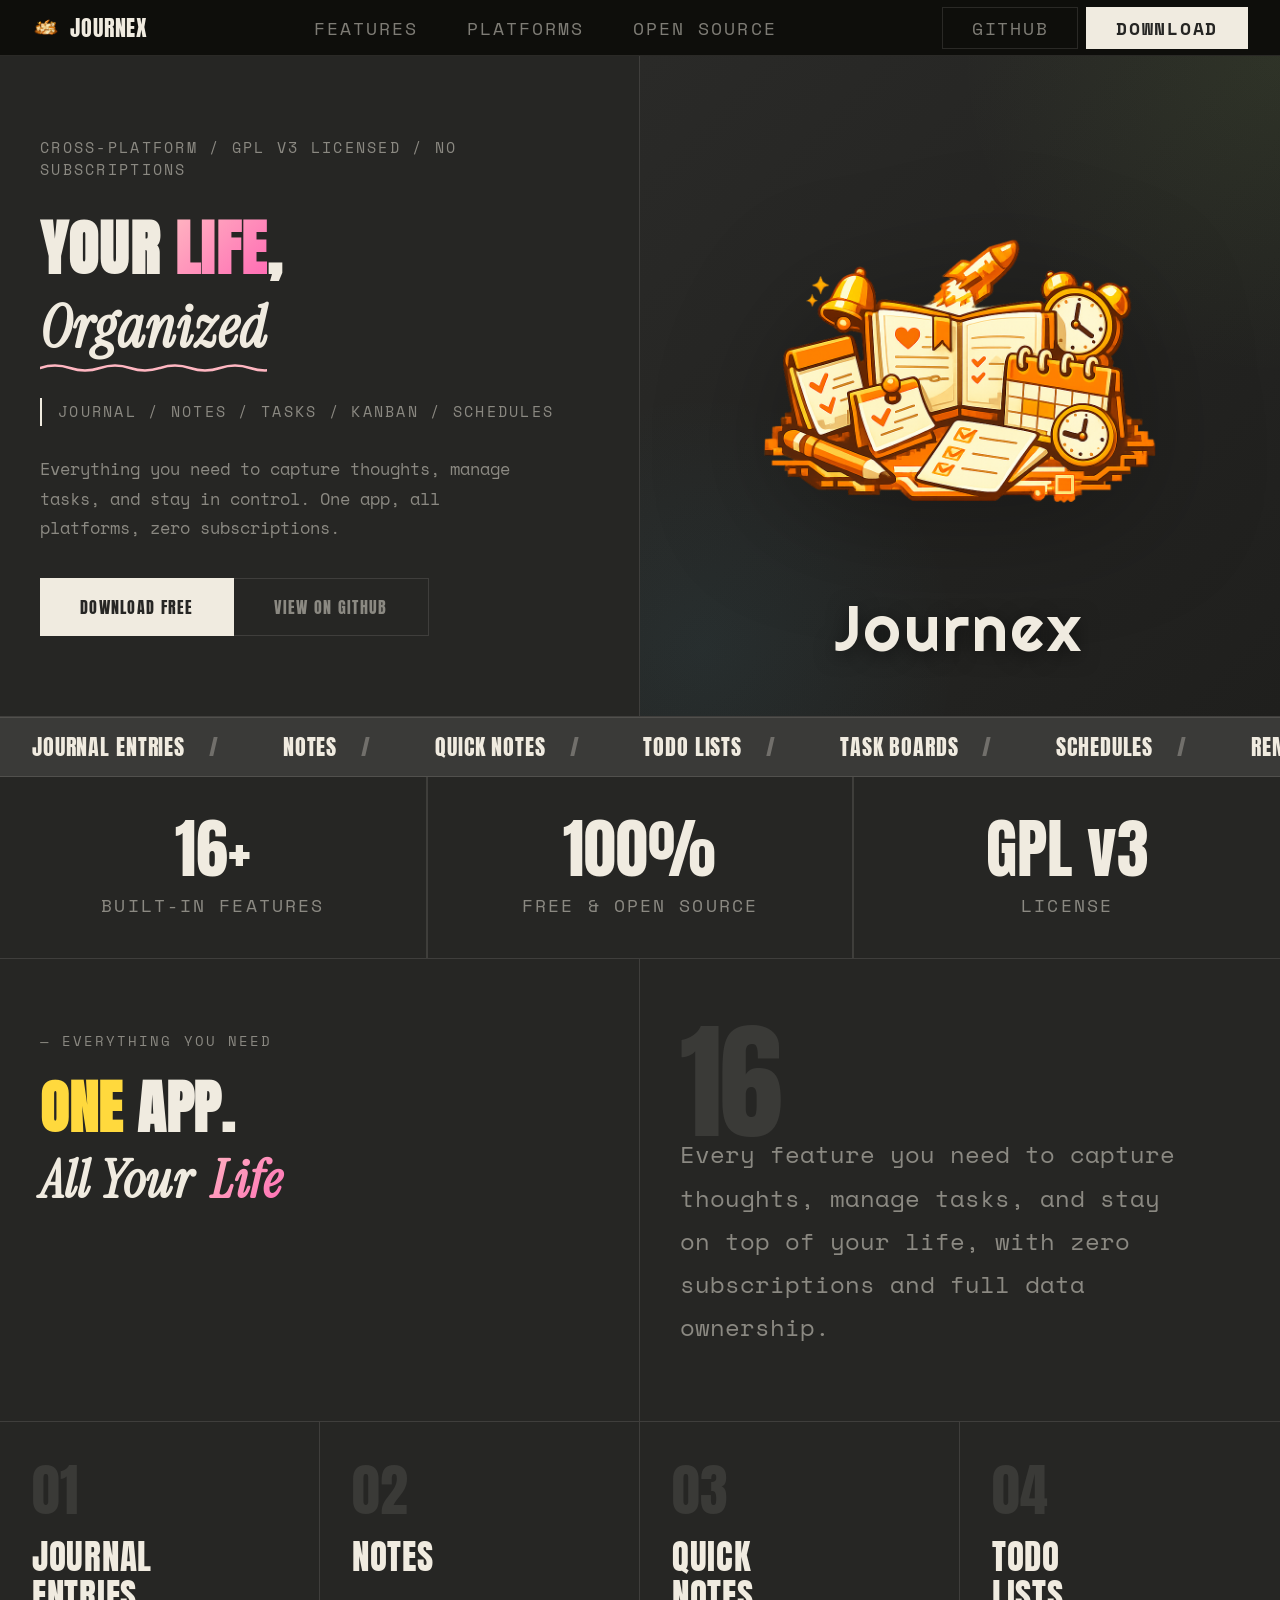
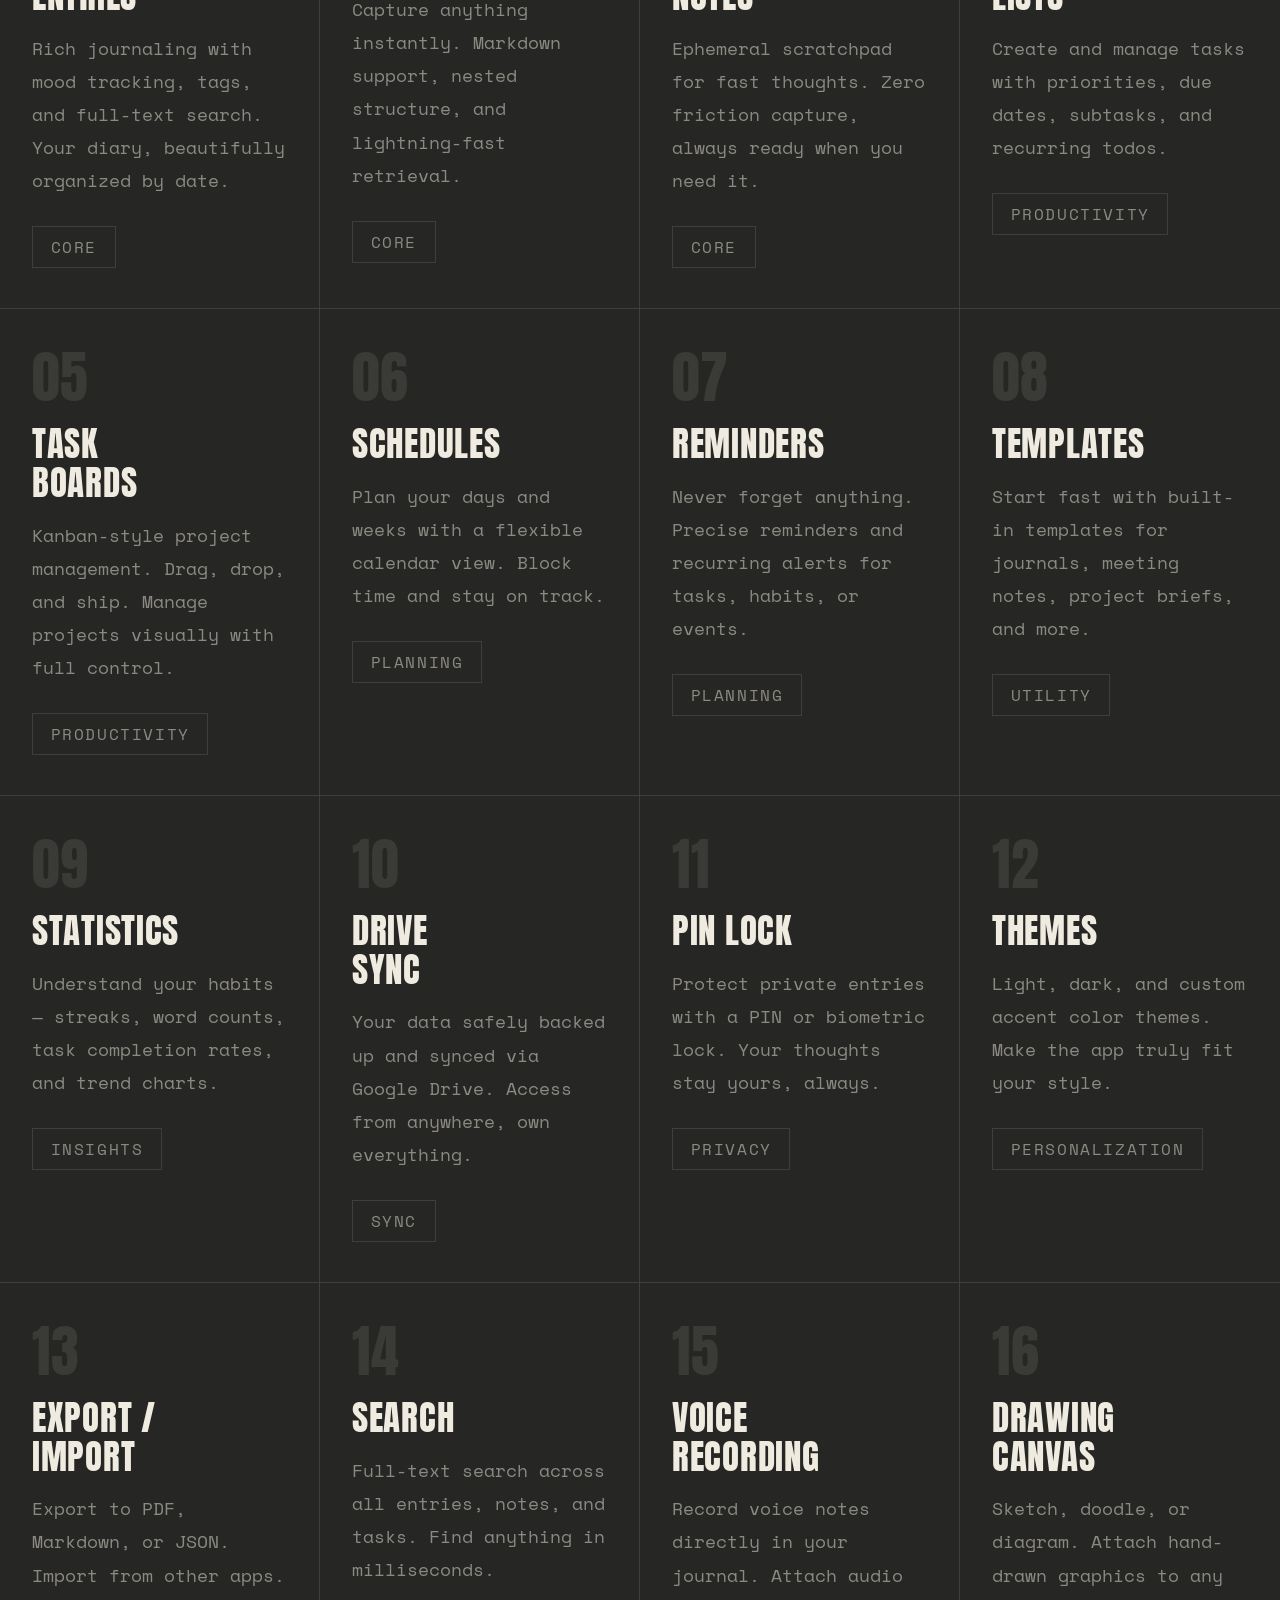
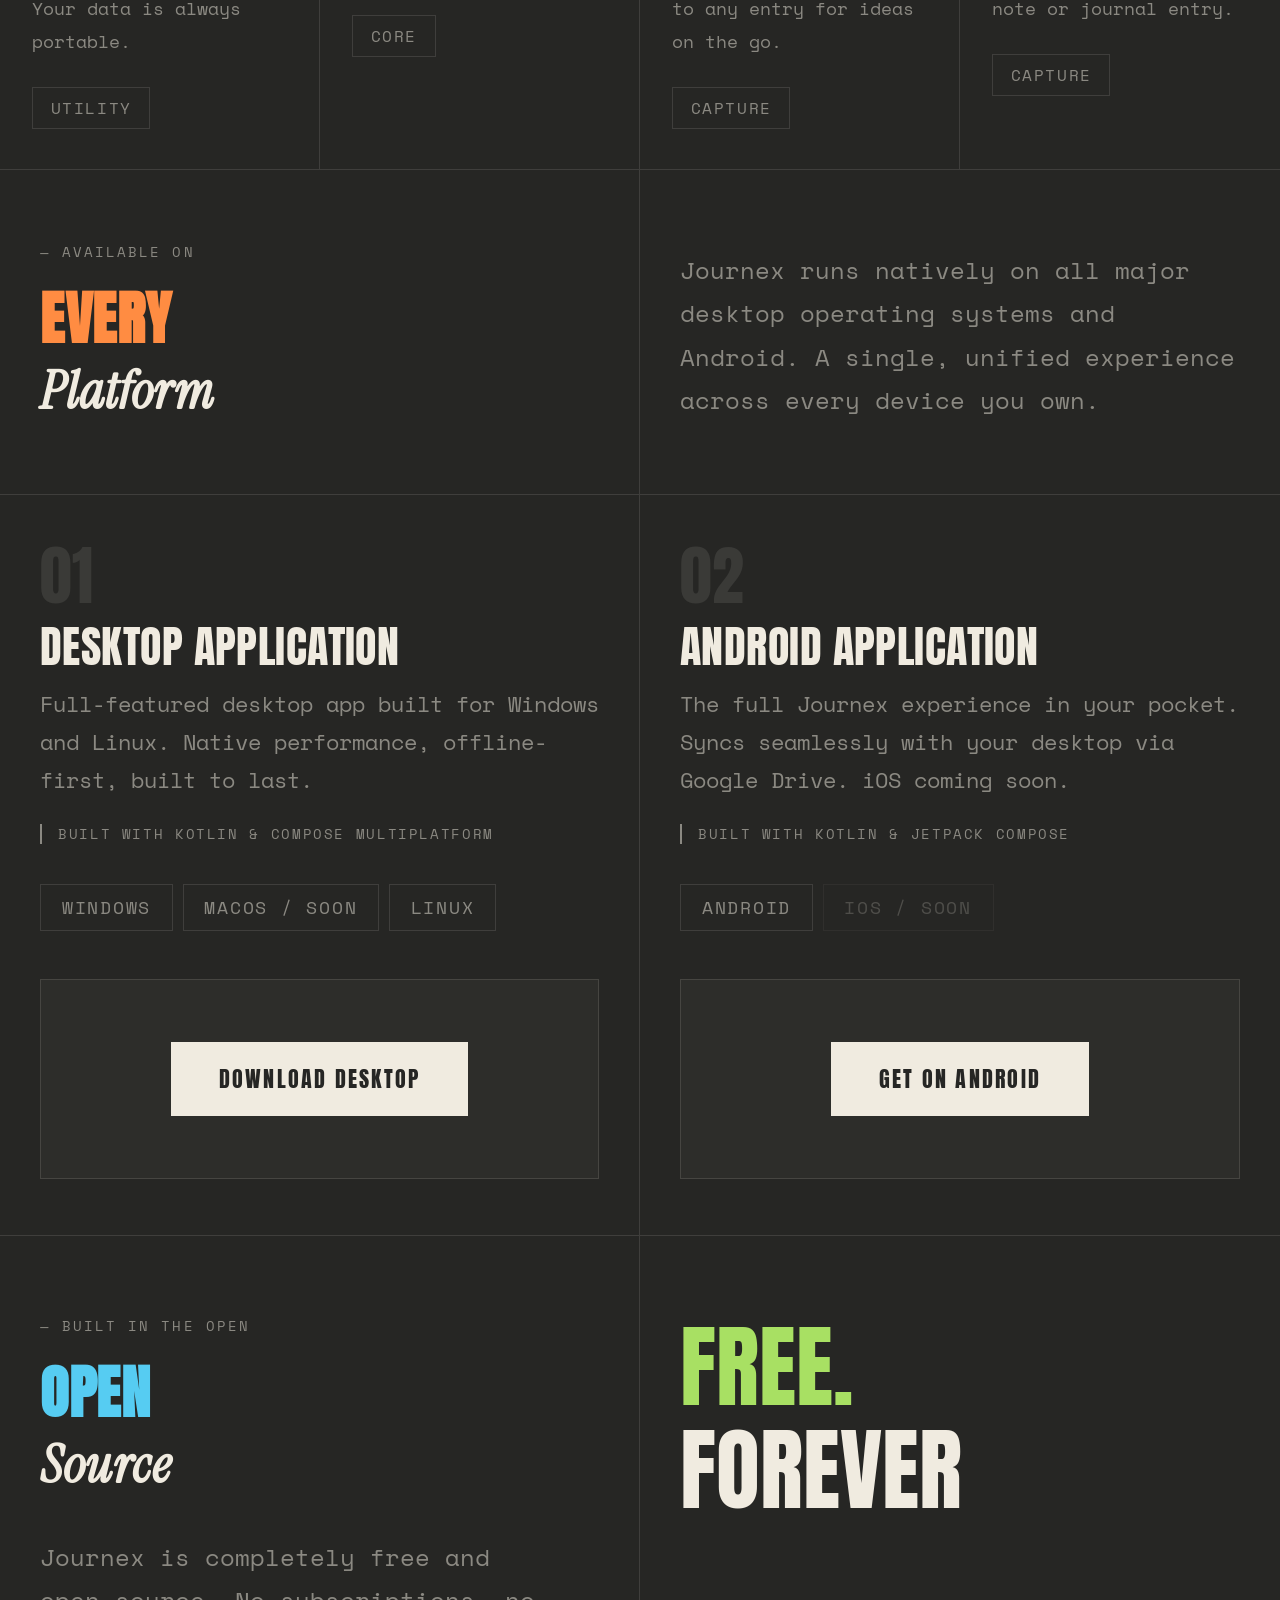
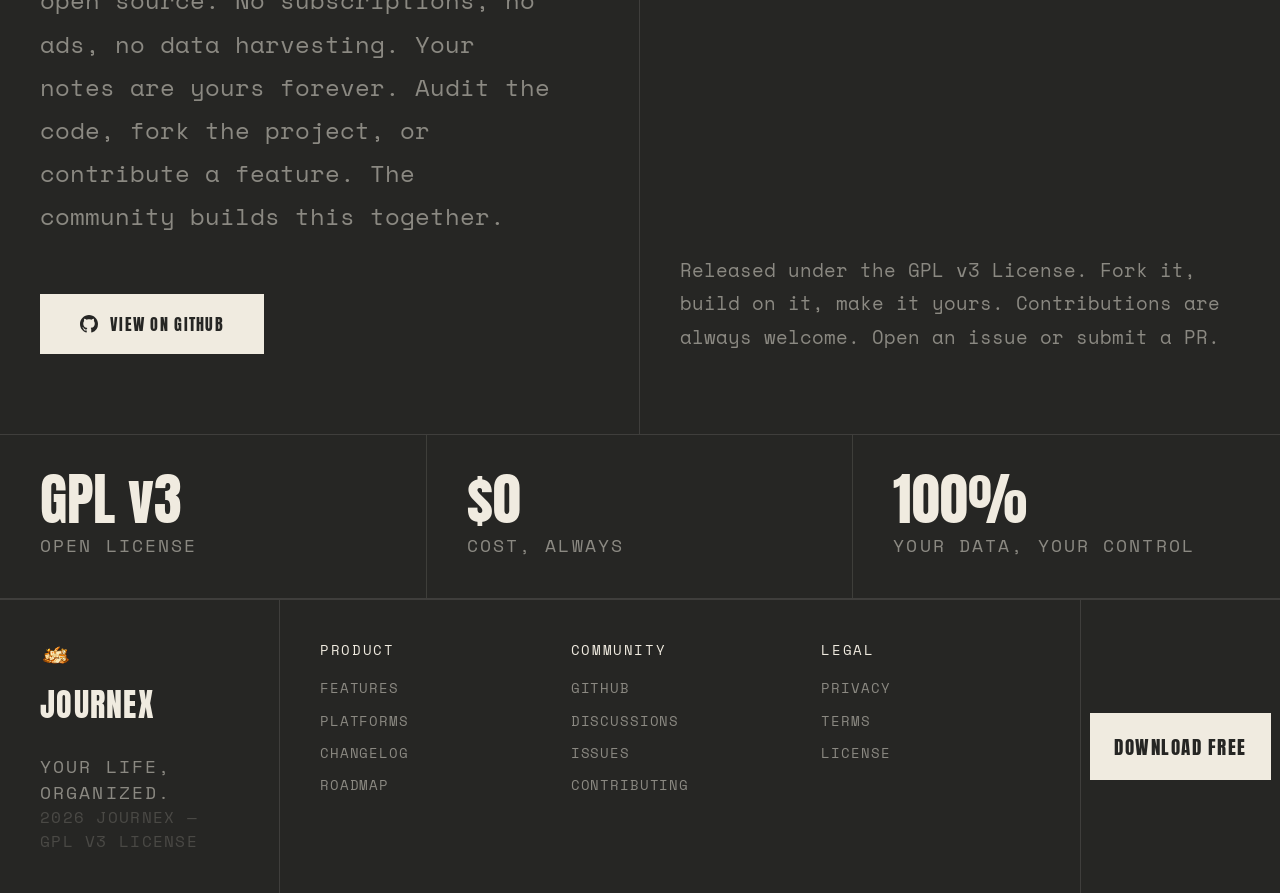
==== docs/index.html @ b96024a5 "Setup website for GitHub Pages" ====
<!DOCTYPE html>
<html lang="en">
<head>
  <meta charset="UTF-8">
  <meta name="viewport" content="width=device-width, initial-scale=1.0">
  <title>Journex — Your Life, Organized</title>
  <link rel="preconnect" href="https://fonts.googleapis.com">
  <link rel="preconnect" href="https://fonts.gstatic.com" crossorigin>
  <link href="https://fonts.googleapis.com/css2?family=Anton&family=Instrument+Serif:ital@0;1&family=Space+Mono:wght@400;700&family=Righteous&display=swap" rel="stylesheet">

  <style>
    :root {
      --bg: #262624;
      --fg: #F0EBE0;
      --fg-dim: rgba(240,235,224,0.5);
      --fg-faint: rgba(240,235,224,0.1);
      --accent: #E8E8E8;
      --accent-dim: rgba(232,232,232,0.1);
      --border: 1px solid rgba(240,235,224,0.12);
      --border-accent: 1px solid rgba(232,232,232,0.35);
      --font-display: 'Anton', sans-serif;
      --font-serif: 'Instrument Serif', serif;
      --font-mono: 'Space Mono', monospace;
      --orange: #FF8C42;
      --lime: #A8E063;
      --sky: #56CCF2;
      --red: #FF6B6B;
      --yellow: #FFD93D;
      --pink: #FFB6C1;
    }

    *, *::before, *::after { box-sizing: border-box; margin: 0; padding: 0; }
    html { scroll-behavior: smooth; }

    body {
      background: var(--bg);
      color: var(--fg);
      font-family: var(--font-mono);
      -webkit-font-smoothing: antialiased;
      overflow-x: hidden;
    }

    ::selection { background: var(--accent); color: var(--bg); }
    a { text-decoration: none; color: inherit; }

    /* NAV */
    nav {
      position: fixed;
      top: 0; left: 0; right: 0;
      z-index: 200;
      display: grid;
      grid-template-columns: auto 1fr auto;
      align-items: center;
      padding: 0 2rem;
      height: 56px;
      border-bottom: var(--border);
      background: rgba(12,12,10,0.92);
      backdrop-filter: blur(20px);
    }

    .nav-logo {
      display: flex;
      align-items: center;
      gap: 10px;
    }

    .nav-logo img {
      width: 28px; height: 28px;
      object-fit: contain;
    }

    .nav-logo-name {
      font-family: var(--font-display);
      font-size: 1.4rem;
      text-transform: uppercase;
      letter-spacing: 0.04em;
    }

    .nav-center {
      display: flex;
      justify-content: center;
      gap: 3rem;
    }

    .nav-center a {
      font-size: 1.1rem;
      text-transform: uppercase;
      letter-spacing: 0.12em;
      color: var(--fg-dim);
      transition: color 0.15s;
    }

    .nav-center a:hover { color: var(--fg); }

    .nav-right {
      display: flex;
      gap: 0.5rem;
    }

    .nav-btn {
      font-family: var(--font-mono);
      font-size: 1.1rem;
      text-transform: uppercase;
      letter-spacing: 0.1em;
      color: var(--fg-dim);
      padding: 0 1.8rem;
      height: 42px;
      display: inline-flex;
      align-items: center;
      border: var(--border);
      cursor: pointer;
      background: transparent;
      transition: all 0.15s;
    }

    .nav-btn:hover { color: var(--fg); }

    .nav-btn-primary {
      background: var(--fg);
      color: var(--bg);
      border-color: var(--fg);
      font-weight: 700;
    }

    .nav-btn-primary:hover { background: var(--accent); color: var(--bg); }

    .hamburger {
      display: none;
      flex-direction: column;
      gap: 5px;
      cursor: pointer;
      background: none;
      border: none;
      padding: 4px;
    }

    .hamburger span {
      display: block;
      width: 22px; height: 1px;
      background: var(--fg);
    }

    /* HERO */
    .hero {
      min-height: 100vh;
      padding-top: 56px;
      display: flex;
      flex-direction: column;
    }

    .hero-split {
      display: grid;
      grid-template-columns: 1fr 1fr;
      border-bottom: var(--border);
      flex: 1;
    }

    .hero-left {
      padding: 5rem 3rem 5rem 2.5rem;
      border-right: var(--border);
      display: flex;
      flex-direction: column;
      justify-content: center;
    }

    .hero-eyebrow {
      font-size: 0.95rem;
      text-transform: uppercase;
      letter-spacing: 0.15em;
      color: var(--fg-dim);
      margin-bottom: 2rem;
      display: flex;
      align-items: center;
      gap: 0.8rem;
    }

    .hero-h1 {
      font-family: var(--font-display);
      font-size: clamp(2.8rem, 5vw, 3.8rem);
      line-height: 1.2;
      text-transform: uppercase;
      letter-spacing: 0.02em;
      margin-bottom: 1.5rem;
    }

    .hero-h1 em {
      font-family: var(--font-serif);
      font-style: italic;
      text-transform: none;
      color: var(--fg);
      font-size: 0.95em;
      position: relative;
      display: inline-block;
      padding-bottom: 12px;
    }

    .hero-h1 em::after {
      content: '';
      position: absolute;
      left: 0;
      bottom: 0;
      width: 100%;
      height: 12px;
      background-image: url("data:image/svg+xml,%3Csvg width='120' height='12' xmlns='http://www.w3.org/2000/svg'%3E%3Cpath d='M 0 6 Q 15 1, 30 6 Q 45 11, 60 6 Q 75 1, 90 6 Q 105 11, 120 6' stroke='%23FFB6C1' stroke-width='2.5' fill='none' stroke-linecap='round' stroke-linejoin='round' shape-rendering='geometricPrecision'/%3E%3C/svg%3E");
      background-repeat: repeat-x;
      background-size: 120px 12px;
      animation: wave-underline 6s linear infinite;
    }

    @keyframes wave-underline {
      0% { background-position: 0 0; }
      100% { background-position: 120px 0; }
    }

    .hero-h1 .word-yellow {
      color: var(--yellow);
      display: inline-block;
    }

    .hero-h1 .word-pink {
      background: linear-gradient(135deg, var(--pink) 0%, #FF69B4 100%);
      -webkit-background-clip: text;
      -webkit-text-fill-color: transparent;
      background-clip: text;
      display: inline-block;
    }

    .hero-h1 .animate-float {
      display: inline-block;
    }

    .hero-h1 .slide-word {
      display: inline-block;
    }

    .hero-sub {
      font-size: 0.95rem;
      text-transform: uppercase;
      letter-spacing: 0.15em;
      color: var(--fg-dim);
      padding-left: 1rem;
      border-left: 2px solid var(--fg);
      margin-bottom: 1.8rem;
      line-height: 1.8;
    }

    .hero-desc {
      font-size: 1.05rem;
      line-height: 1.75;
      color: var(--fg-dim);
      max-width: 480px;
      margin-bottom: 2.2rem;
    }

    .hero-btns {
      display: flex;
    }

    .btn-primary {
      font-family: var(--font-display);
      font-size: 1rem;
      letter-spacing: 0.08em;
      text-transform: uppercase;
      background: var(--fg);
      color: var(--bg);
      padding: 1rem 2.5rem;
      border: none;
      cursor: pointer;
      transition: all 0.3s ease;
      display: inline-flex;
      align-items: center;
      position: relative;
      overflow: hidden;
    }

    .btn-primary::before {
      content: '';
      position: absolute;
      top: 50%;
      left: 50%;
      width: 0;
      height: 0;
      border-radius: 50%;
      background: rgba(255, 255, 255, 0.3);
      transform: translate(-50%, -50%);
      transition: width 0.6s, height 0.6s;
    }

    .btn-primary:hover::before {
      width: 300px;
      height: 300px;
    }

    .btn-primary:hover { 
      background: var(--accent);
      transform: translateY(-2px);
      box-shadow: 0 10px 30px rgba(0,0,0,0.3);
    }

    .btn-outline {
      font-family: var(--font-display);
      font-size: 1rem;
      letter-spacing: 0.08em;
      text-transform: uppercase;
      background: transparent;
      color: var(--fg-dim);
      padding: 1rem 2.5rem;
      border: var(--border);
      border-left: none;
      cursor: pointer;
      transition: all 0.3s ease;
      display: inline-flex;
      align-items: center;
    }

    .btn-outline:hover { 
      color: var(--fg); 
      border-color: var(--fg-dim);
      transform: translateY(-2px);
    }

    .hero-stats {
      display: grid;
      grid-template-columns: repeat(3, 1fr);
      margin-top: 4rem;
      padding-top: 2rem;
      border-top: var(--border);
    }

    .hero-stats-bar {
      display: grid;
      grid-template-columns: repeat(3, 1fr);
      border-bottom: var(--border);
    }

    .h-stat { padding-right: 1.5rem; }
    .h-stat + .h-stat { padding-left: 1.5rem; border-left: var(--border); }

    .hero-stats-bar .h-stat {
      padding: 2.5rem;
      text-align: center;
      border-right: var(--border);
    }

    .hero-stats-bar .h-stat:last-child {
      border-right: none;
    }

    .h-stat-num {
      font-family: var(--font-display);
      font-size: 4rem;
      line-height: 1;
      margin-bottom: 0.7rem;
    }

    .h-stat-lbl {
      font-size: 1.1rem;
      text-transform: uppercase;
      letter-spacing: 0.12em;
      color: var(--fg-dim);
    }

    /* HERO RIGHT */
    .hero-right {
      background: linear-gradient(135deg, #2a2a28 0%, #1f1f1d 100%);
      position: relative;
      display: flex;
      align-items: center;
      justify-content: center;
      padding: 4rem 3rem;
      overflow: hidden;
    }

    .hero-right::before {
      content: '';
      position: absolute;
      top: -50%;
      right: -50%;
      width: 100%;
      height: 100%;
      background: radial-gradient(circle, rgba(168, 224, 99, 0.08) 0%, transparent 70%);
      animation: pulse-bg 8s ease-in-out infinite;
    }

    @keyframes pulse-bg {
      0%, 100% { 
        transform: scale(1) translate(0, 0);
        opacity: 0.5;
      }
      50% { 
        transform: scale(1.2) translate(-10%, 10%);
        opacity: 0.8;
      }
    }

    .hero-right::after {
      content: '';
      position: absolute;
      bottom: -30%;
      left: -30%;
      width: 80%;
      height: 80%;
      background: radial-gradient(circle, rgba(86, 204, 242, 0.06) 0%, transparent 70%);
      animation: pulse-bg-alt 10s ease-in-out infinite;
    }

    @keyframes pulse-bg-alt {
      0%, 100% { 
        transform: scale(1) translate(0, 0);
        opacity: 0.4;
      }
      50% { 
        transform: scale(1.3) translate(10%, -10%);
        opacity: 0.7;
      }
    }

    .hero-logo {
      position: relative;
      z-index: 2;
      max-width: 90%;
      height: auto;
      filter: drop-shadow(0 20px 60px rgba(0,0,0,0.3));
      animation: float-logo 6s ease-in-out infinite;
    }

    @keyframes float-logo {
      0%, 100% { 
        transform: translateY(0) scale(1);
      }
      50% { 
        transform: translateY(-20px) scale(1.02);
      }
    }

    .hero-app-name {
      position: absolute;
      bottom: 3rem;
      left: 50%;
      transform: translateX(-50%);
      font-family: 'Righteous', sans-serif;
      font-size: clamp(2.5rem, 5vw, 4rem);
      color: var(--fg);
      text-shadow: 0 4px 20px rgba(0,0,0,0.5);
      letter-spacing: 0.05em;
      z-index: 3;
    }

    /* DOWNLOAD MODAL */
    .download-modal {
      display: none;
      position: fixed;
      inset: 0;
      z-index: 300;
      background: rgba(0, 0, 0, 0.85);
      backdrop-filter: blur(10px);
      align-items: center;
      justify-content: center;
      padding: 2rem;
    }

    .download-modal.active {
      display: flex;
    }

    .modal-content {
      background: var(--bg);
      border: var(--border);
      max-width: 600px;
      width: 100%;
      position: relative;
    }

    .modal-header {
      padding: 2rem;
      border-bottom: var(--border);
      display: flex;
      justify-content: space-between;
      align-items: center;
    }

    .modal-title {
      font-family: var(--font-display);
      font-size: 2rem;
      text-transform: uppercase;
      letter-spacing: 0.04em;
    }

    .modal-close {
      background: none;
      border: none;
      color: var(--fg);
      font-size: 2rem;
      cursor: pointer;
      padding: 0;
      width: 32px;
      height: 32px;
      display: flex;
      align-items: center;
      justify-content: center;
      transition: color 0.15s;
    }

    .modal-close:hover {
      color: var(--fg-dim);
    }

    .modal-body {
      padding: 2rem;
    }

    .download-option {
      padding: 1.5rem;
      border: var(--border);
      margin-bottom: 1rem;
      cursor: pointer;
      transition: all 0.15s;
      display: flex;
      justify-content: space-between;
      align-items: center;
    }

    .download-option:hover {
      background: rgba(240,235,224,0.03);
      border-color: var(--fg-dim);
    }

    .download-option.disabled {
      opacity: 0.4;
      cursor: not-allowed;
    }

    .download-option.disabled:hover {
      background: transparent;
      border-color: rgba(240,235,224,0.12);
    }

    .download-option-left {
      flex: 1;
    }

    .download-option-title {
      font-family: var(--font-display);
      font-size: 1.4rem;
      text-transform: uppercase;
      letter-spacing: 0.04em;
      margin-bottom: 0.5rem;
    }

    .download-option-desc {
      font-size: 0.9rem;
      color: var(--fg-dim);
      line-height: 1.6;
    }

    .download-option-badge {
      font-size: 0.75rem;
      text-transform: uppercase;
      letter-spacing: 0.1em;
      color: var(--fg-dim);
      border: var(--border);
      padding: 0.3rem 0.8rem;
      margin-left: 1rem;
    }

    .instructions {
      background: rgba(240,235,224,0.03);
      border: var(--border);
      padding: 1.5rem;
      margin-top: 1.5rem;
      font-size: 0.85rem;
      line-height: 1.7;
      color: var(--fg-dim);
    }

    .instructions-title {
      font-family: var(--font-display);
      font-size: 1rem;
      text-transform: uppercase;
      letter-spacing: 0.08em;
      color: var(--fg);
      margin-bottom: 1rem;
    }

    .instructions code {
      background: rgba(0,0,0,0.3);
      padding: 0.2rem 0.5rem;
      font-family: var(--font-mono);
      font-size: 0.8rem;
      color: var(--lime);
      border-radius: 3px;
    }

    .instructions ol {
      margin-left: 1.2rem;
      margin-top: 0.8rem;
    }

    .instructions li {
      margin-bottom: 0.6rem;
    }

    /* APP MOCKUP */
    .app-mock {
      position: relative;
      z-index: 2;
      width: 100%;
      max-width: 400px;
      background: #111110;
      border: var(--border);
      box-shadow: 0 40px 80px rgba(0,0,0,0.7), 0 0 0 1px rgba(245,163,0,0.06);
      animation: float 6s ease-in-out infinite;
    }

    @keyframes float {
      0%, 100% { transform: translateY(0); }
      50% { transform: translateY(-10px); }
    }

    .mock-bar {
      display: flex;
      align-items: center;
      gap: 6px;
      padding: 0.6rem 0.9rem;
      border-bottom: var(--border);
      background: #0D0D0C;
    }

    .md { width: 9px; height: 9px; border-radius: 50%; }
    .md:nth-child(1) { background: #FF5F57; }
    .md:nth-child(2) { background: #FEBC2E; }
    .md:nth-child(3) { background: #28C840; }

    .mock-title {
      font-size: 0.56rem;
      letter-spacing: 0.1em;
      text-transform: uppercase;
      color: var(--fg-dim);
      margin: 0 auto;
    }

    .mock-body {
      display: grid;
      grid-template-columns: 48px 1fr;
    }

    .mock-nav {
      border-right: var(--border);
      background: #0D0D0C;
    }

    .mock-nav-item {
      height: 38px;
      display: flex;
      align-items: center;
      justify-content: center;
      border-bottom: var(--border);
      font-size: 0.5rem;
      text-transform: uppercase;
      letter-spacing: 0.06em;
      color: var(--fg-dim);
      position: relative;
      cursor: pointer;
    }

    .mock-nav-item.active {
      color: var(--amber);
      background: rgba(245,163,0,0.06);
    }

    .mock-nav-item.active::before {
      content: '';
      position: absolute;
      left: 0; top: 50%;
      transform: translateY(-50%);
      width: 2px; height: 14px;
      background: var(--amber);
    }

    .mock-panel { padding: 1rem; }

    .mock-slbl {
      font-size: 0.5rem;
      text-transform: uppercase;
      letter-spacing: 0.12em;
      color: var(--fg-dim);
      margin-bottom: 0.7rem;
    }

    .mock-entry {
      display: flex;
      align-items: flex-start;
      gap: 7px;
      padding: 0.5rem 0;
      border-bottom: var(--border);
    }

    .mock-entry:last-child { border-bottom: none; }

    .mock-dot-sm {
      width: 5px; height: 5px;
      border-radius: 50%;
      margin-top: 4px;
      flex-shrink: 0;
    }

    .mock-et {
      font-size: 0.62rem;
      color: var(--fg);
      line-height: 1.3;
      margin-bottom: 1px;
    }

    .mock-em {
      font-size: 0.48rem;
      color: var(--fg-dim);
      letter-spacing: 0.05em;
    }

    .mock-task {
      display: flex;
      align-items: center;
      gap: 7px;
      padding: 0.38rem 0;
    }

    .mock-cb {
      width: 12px; height: 12px;
      border: 1px solid var(--fg-dim);
      border-radius: 2px;
      flex-shrink: 0;
      display: flex; align-items: center; justify-content: center;
      font-size: 0.44rem;
    }

    .mock-cb.done { border-color: var(--amber); background: var(--amber); color: var(--bg); }

    .mock-tl {
      font-size: 0.6rem;
      color: var(--fg);
    }

    .mock-tl.done { text-decoration: line-through; color: var(--fg-dim); }

    /* TICKER */
    .ticker-bar {
      border-top: var(--border);
      border-bottom: var(--border);
      height: 60px;
      overflow: hidden;
      display: flex;
      align-items: center;
      background: var(--accent-dim);
    }

    .ticker-track {
      display: flex;
      animation: scroll-ticker 30s linear infinite;
      width: max-content;
    }

    .ticker-item {
      font-family: var(--font-display);
      font-size: 1.35rem;
      text-transform: uppercase;
      letter-spacing: 0.04em;
      color: var(--fg);
      padding: 0 2rem;
      white-space: nowrap;
      display: flex;
      align-items: center;
      gap: 1.5rem;
    }

    .tsep { opacity: 0.3; }

    @keyframes scroll-ticker {
      from { transform: translateX(0); }
      to { transform: translateX(-50%); }
    }

    /* SECTION TAGS */
    .sec-tag {
      font-size: 0.85rem;
      text-transform: uppercase;
      letter-spacing: 0.15em;
      color: var(--fg-dim);
      margin-bottom: 1.5rem;
    }

    .sec-h2 {
      font-family: var(--font-display);
      font-size: clamp(2.2rem, 4.5vw, 4.2rem);
      text-transform: uppercase;
      line-height: 1.15;
      letter-spacing: 0.01em;
    }

    .sec-h2 em {
      font-family: var(--font-serif);
      font-style: italic;
      text-transform: none;
      color: var(--fg);
      font-size: 0.92em;
    }

    .sec-h2 .word-lime {
      color: var(--lime);
      display: inline-block;
    }

    .sec-h2 .word-sky {
      color: var(--sky);
      display: inline-block;
    }

    .sec-h2 .word-orange {
      color: var(--orange);
      display: inline-block;
    }

    .sec-h2 .word-yellow {
      color: var(--yellow);
      display: inline-block;
    }

    .sec-h2 .word-pink {
      background: linear-gradient(135deg, var(--pink) 0%, #FF69B4 100%);
      -webkit-background-clip: text;
      -webkit-text-fill-color: transparent;
      background-clip: text;
      display: inline-block;
      padding: 0 0.15em;
      border-radius: 6px;
    }

    /* FEATURES */
    .features { border-bottom: var(--border); }

    .features-header {
      display: grid;
      grid-template-columns: 1fr 1fr;
      border-bottom: var(--border);
    }

    .fh-left {
      padding: 4.5rem 3rem 4.5rem 2.5rem;
      border-right: var(--border);
    }

    .fh-right {
      padding: 4.5rem 2.5rem;
      display: flex;
      flex-direction: column;
      justify-content: space-between;
    }

    .fh-count {
      font-family: var(--font-display);
      font-size: clamp(5rem, 10vw, 10rem);
      line-height: 0.8;
      color: var(--fg-faint);
      letter-spacing: -0.02em;
    }

    .fh-right p {
      font-size: 1.5rem;
      line-height: 1.8;
      color: var(--fg-dim);
      max-width: 500px;
    }

    /* FEATURE GRID */
    .feat-grid {
      display: grid;
      grid-template-columns: repeat(4, 1fr);
    }

    .feat-card {
      padding: 2.5rem 2rem;
      border-right: var(--border);
      border-bottom: var(--border);
      transition: background 0.2s;
      position: relative;
    }

    .feat-card:hover { background: rgba(240,235,224,0.03); }
    .feat-card:nth-child(4n) { border-right: none; }
    .feat-card:nth-last-child(-n+4) { border-bottom: none; }

    .feat-num {
      font-family: var(--font-display);
      font-size: 3.5rem;
      line-height: 1;
      color: var(--fg-faint);
      margin-bottom: 1.25rem;
      display: block;
    }

    .feat-name {
      font-family: var(--font-display);
      font-size: 2.2rem;
      text-transform: uppercase;
      letter-spacing: 0.02em;
      color: var(--fg);
      margin-bottom: 1rem;
      line-height: 1.1;
    }

    .feat-desc {
      font-size: 1.15rem;
      line-height: 1.8;
      color: var(--fg-dim);
      margin-bottom: 1.8rem;
    }

    .feat-tag {
      font-size: 1rem;
      text-transform: uppercase;
      letter-spacing: 0.1em;
      color: var(--fg-dim);
      border: var(--border);
      padding: 0.5rem 1.1rem;
      display: inline-block;
    }

    /* PLATFORMS */
    .platforms { border-bottom: var(--border); }

    .platforms-header {
      display: grid;
      grid-template-columns: 1fr 1fr;
      border-bottom: var(--border);
      align-items: end;
    }

    .ph-left {
      padding: 4.5rem 3rem 4.5rem 2.5rem;
      border-right: var(--border);
    }

    .ph-right {
      padding: 4.5rem 2.5rem;
    }

    .ph-right p {
      font-size: 1.5rem;
      line-height: 1.8;
      color: var(--fg-dim);
    }

    .platforms-cols {
      display: grid;
      grid-template-columns: 1fr 1fr;
    }

    .plat-col {
      padding: 3.5rem 2.5rem;
      border-right: var(--border);
      display: flex;
      flex-direction: column;
    }

    .plat-col:last-child { border-right: none; }

    .plat-num {
      font-family: var(--font-display);
      font-size: 4rem;
      line-height: 0.8;
      color: var(--fg-faint);
      margin-bottom: 1.25rem;
    }

    .plat-name {
      font-family: var(--font-display);
      font-size: 2.75rem;
      text-transform: uppercase;
      line-height: 1.1;
      letter-spacing: 0.01em;
      margin-bottom: 1rem;
    }

    .plat-desc {
      font-size: 1.35rem;
      line-height: 1.75;
      color: var(--fg-dim);
      margin-bottom: 1.5rem;
    }

    .plat-tech {
      font-size: 0.85rem;
      text-transform: uppercase;
      letter-spacing: 0.12em;
      color: var(--fg-dim);
      margin-bottom: 2.5rem;
      padding-left: 1rem;
      border-left: 2px solid var(--fg-dim);
    }

    .plat-tags {
      display: flex;
      flex-wrap: wrap;
      gap: 0.6rem;
      margin-bottom: 3rem;
    }

    .plat-tag {
      font-size: 1.1rem;
      text-transform: uppercase;
      letter-spacing: 0.1em;
      color: var(--fg-dim);
      border: var(--border);
      padding: 0.6rem 1.3rem;
    }

    .plat-visual {
      margin-top: auto;
      border: var(--border);
      height: 200px;
      display: flex;
      align-items: center;
      justify-content: center;
      background: rgba(240,235,224,0.03);
      position: relative;
      overflow: hidden;
    }

    .plat-dl {
      position: relative;
      z-index: 2;
      font-family: var(--font-display);
      font-size: 1.4rem;
      text-transform: uppercase;
      letter-spacing: 0.1em;
      background: var(--fg);
      color: var(--bg);
      padding: 1.3rem 3rem;
      border: none;
      cursor: pointer;
      transition: background 0.15s;
      display: inline-block;
      text-decoration: none;
    }

    .plat-dl:hover { background: var(--accent); }

    /* OPEN SOURCE */
    .open-source { border-bottom: var(--border); }

    .os-main {
      display: grid;
      grid-template-columns: 1fr 1fr;
      border-bottom: var(--border);
    }

    .os-left {
      padding: 5rem 3rem 5rem 2.5rem;
      border-right: var(--border);
    }

    .os-left p {
      font-size: 1.5rem;
      line-height: 1.8;
      color: var(--fg-dim);
      margin-top: 2.5rem;
      max-width: 520px;
      margin-bottom: 3.5rem;
    }

    .os-right {
      padding: 5rem 2.5rem;
      display: flex;
      flex-direction: column;
      justify-content: space-between;
    }

    .os-big {
      font-family: var(--font-display);
      font-size: clamp(3.5rem, 7vw, 7.5rem);
      text-transform: uppercase;
      line-height: 1.15;
      letter-spacing: 0;
    }

    .os-big .word-lime {
      color: var(--lime);
      display: inline-block;
    }

    .os-big .word-sky {
      color: var(--sky);
      display: inline-block;
    }

    .os-note {
      font-size: 1.2rem;
      line-height: 1.75;
      color: var(--fg-dim);
      margin-top: 2rem;
    }

    .github-btn {
      display: inline-flex;
      align-items: center;
      gap: 0.75rem;
      font-family: var(--font-display);
      font-size: 1rem;
      text-transform: uppercase;
      letter-spacing: 0.08em;
      background: var(--fg);
      color: var(--bg);
      padding: 1.1rem 2.5rem;
      border: none;
      cursor: pointer;
      transition: background 0.15s;
    }

    .github-btn:hover { background: var(--amber); }

    .os-stats-row {
      display: grid;
      grid-template-columns: repeat(3, 1fr);
    }

    .os-stat-cell {
      padding: 2.5rem;
      border-right: var(--border);
    }

    .os-stat-cell:last-child { border-right: none; }

    .os-stat-num {
      font-family: var(--font-display);
      font-size: 3.5rem;
      line-height: 0.88;
      margin-bottom: 0.5rem;
    }

    .os-stat-lbl {
      font-size: 1.1rem;
      text-transform: uppercase;
      letter-spacing: 0.12em;
      color: var(--fg-dim);
    }

    /* FOOTER */
    footer {
      display: grid;
      grid-template-columns: 280px 1fr 200px;
      border-top: var(--border);
    }

    .f-logo-col {
      padding: 2.5rem;
      border-right: var(--border);
      display: flex;
      flex-direction: column;
      justify-content: space-between;
    }

    .f-logo {
      display: flex;
      flex-direction: column;
      gap: 0.5rem;
    }

    .f-logo img { width: 32px; height: 32px; }

    .f-logo-name {
      font-family: var(--font-display);
      font-size: 2rem;
      text-transform: uppercase;
      letter-spacing: 0.04em;
    }

    .f-tagline {
      font-size: 1.1rem;
      text-transform: uppercase;
      letter-spacing: 0.12em;
      color: var(--fg-dim);
      margin-top: 1rem;
    }

    .f-copy {
      font-size: 1rem;
      text-transform: uppercase;
      letter-spacing: 0.08em;
      color: rgba(240,235,224,0.18);
    }

    .f-links-col {
      padding: 2.5rem;
      display: grid;
      grid-template-columns: repeat(3, 1fr);
      gap: 2rem;
    }

    .f-link-group { display: flex; flex-direction: column; gap: 0.7rem; }

    .f-link-title {
      font-size: 0.85rem;
      text-transform: uppercase;
      letter-spacing: 0.12em;
      color: var(--fg);
      margin-bottom: 0.4rem;
    }

    .f-link-group a {
      font-size: 0.9rem;
      text-transform: uppercase;
      letter-spacing: 0.06em;
      color: var(--fg-dim);
      transition: color 0.15s;
    }

    .f-link-group a:hover { color: var(--fg); }

    .f-cta-col {
      border-left: var(--border);
      padding: 2.5rem;
      display: flex;
      align-items: center;
      justify-content: center;
    }

    .f-dl {
      font-family: var(--font-display);
      font-size: 1.2rem;
      text-transform: uppercase;
      letter-spacing: 0.08em;
      background: var(--fg);
      color: var(--bg);
      padding: 1.2rem 1.5rem;
      text-align: center;
      border: none;
      cursor: pointer;
      transition: background 0.15s;
      display: inline-block;
      white-space: nowrap;
    }

    .f-dl:hover { background: var(--accent); }

    /* MOBILE MENU */
    .mob-menu {
      display: none;
      position: fixed;
      inset: 0;
      z-index: 150;
      background: var(--bg);
      flex-direction: column;
      padding: 5.5rem 2rem 3rem;
    }

    .mob-menu.open { display: flex; }

    .mob-menu a {
      font-family: var(--font-display);
      font-size: clamp(2.5rem, 8vw, 4rem);
      text-transform: uppercase;
      color: var(--fg-dim);
      padding: 1rem 0;
      border-bottom: var(--border);
      transition: color 0.15s;
    }

    .mob-menu a:hover { color: var(--fg); }

    /* RESPONSIVE */
    @media (max-width: 1100px) {
      .feat-grid { grid-template-columns: repeat(2, 1fr); }
      .feat-card:nth-child(4n) { border-right: var(--border); }
      .feat-card:nth-child(2n) { border-right: none; }
      .feat-card:nth-last-child(-n+4) { border-bottom: var(--border); }
      .feat-card:nth-last-child(-n+2) { border-bottom: none; }
    }

    @media (max-width: 900px) {
      nav { padding: 0 1.5rem; }
      .nav-center, .nav-right { display: none; }
      .hamburger { display: flex; }

      .hero-split { grid-template-columns: 1fr; }
      .hero-left { 
        border-right: none; 
        border-bottom: var(--border); 
        padding: 3rem 1.5rem; 
      }
      .hero-right { 
        min-height: 50vh; 
        padding: 3rem 1.5rem;
      }
      .hero-logo {
        max-width: 85%;
      }
      .hero-app-name {
        font-size: clamp(2rem, 6vw, 3rem);
        bottom: 2rem;
      }
      .hero-h1 { 
        font-size: clamp(2.5rem, 10vw, 3.5rem); 
        margin-bottom: 1.2rem;
      }
      .hero-sub { 
        font-size: 0.8rem; 
        margin-bottom: 1.5rem;
      }
      .hero-desc { 
        font-size: 0.95rem; 
        margin-bottom: 2rem;
      }
      .hero-stats-bar {
        grid-template-columns: repeat(3, 1fr);
      }
      .hero-stats-bar .h-stat {
        padding: 2rem 1rem;
      }
      .h-stat-num { font-size: 3rem; }
      .h-stat-lbl { font-size: 0.9rem; }

      .btn-primary, .btn-outline { 
        font-size: 0.9rem; 
        padding: 0.9rem 1.8rem;
      }

      .ticker-item { 
        font-size: 1.1rem; 
        padding: 0 1.5rem;
      }

      .features-header { grid-template-columns: 1fr; }
      .fh-left { 
        border-right: none; 
        border-bottom: var(--border); 
        padding: 3rem 1.5rem;
      }
      .fh-right { 
        padding: 3rem 1.5rem;
      }
      .fh-count { 
        font-size: clamp(4rem, 15vw, 8rem); 
        margin-bottom: 1.5rem;
      }
      .fh-right p { 
        font-size: 1.2rem; 
      }

      .feat-card { 
        padding: 2rem 1.5rem; 
      }
      .feat-num { 
        font-size: 2.8rem; 
        margin-bottom: 1rem;
      }
      .feat-name { 
        font-size: 1.8rem; 
        margin-bottom: 0.8rem;
      }
      .feat-desc { 
        font-size: 1rem; 
        margin-bottom: 1.5rem;
      }
      .feat-tag { 
        font-size: 0.9rem; 
        padding: 0.4rem 1rem;
      }

      .sec-h2 { 
        font-size: clamp(2rem, 8vw, 3.5rem); 
      }

      .platforms-header { grid-template-columns: 1fr; }
      .ph-left { 
        border-right: none; 
        border-bottom: var(--border); 
        padding: 3rem 1.5rem;
      }
      .ph-right { 
        padding: 3rem 1.5rem;
      }
      .ph-right p { 
        font-size: 1.2rem; 
      }

      .platforms-cols { grid-template-columns: 1fr; }
      .plat-col { 
        border-right: none; 
        border-bottom: var(--border); 
        padding: 3rem 1.5rem;
      }
      .plat-col:last-child { border-bottom: none; }
      .plat-num { 
        font-size: 3rem; 
        margin-bottom: 1rem;
      }
      .plat-name { 
        font-size: 2.2rem; 
        margin-bottom: 0.8rem;
      }
      .plat-desc { 
        font-size: 1.1rem; 
        margin-bottom: 1.2rem;
      }
      .plat-tech { 
        font-size: 0.75rem; 
        margin-bottom: 2rem;
      }
      .plat-tag { 
        font-size: 0.95rem; 
        padding: 0.5rem 1.1rem;
      }
      .plat-dl { 
        font-size: 1.2rem; 
        padding: 1.1rem 2.5rem;
      }

      .os-main { grid-template-columns: 1fr; }
      .os-left { 
        border-right: none; 
        border-bottom: var(--border); 
        padding: 3rem 1.5rem;
      }
      .os-left p { 
        font-size: 1.2rem; 
        margin-top: 2rem;
        margin-bottom: 2.5rem;
      }
      .os-right { 
        padding: 3rem 1.5rem;
      }
      .os-big { 
        font-size: clamp(3rem, 12vw, 6rem); 
      }
      .os-note { 
        font-size: 0.85rem; 
        margin-top: 1.5rem;
      }
      .github-btn { 
        font-size: 0.9rem; 
        padding: 1rem 2rem;
      }

      .os-stats-row { grid-template-columns: 1fr 1fr; }
      .os-stat-cell { 
        padding: 2rem 1.5rem;
      }
      .os-stat-cell:last-child { 
        grid-column: span 2; 
        border-top: var(--border); 
        border-right: none; 
      }
      .os-stat-num { 
        font-size: 3rem; 
      }
      .os-stat-lbl { 
        font-size: 1rem; 
      }

      footer { grid-template-columns: 1fr; }
      .f-logo-col { 
        border-right: none; 
        border-bottom: var(--border); 
        padding: 2rem 1.5rem;
      }
      .f-links-col { 
        grid-template-columns: 1fr 1fr; 
        padding: 2rem 1.5rem;
        gap: 2rem 1.5rem;
      }
      .f-cta-col { 
        border-left: none; 
        border-top: var(--border); 
        padding: 2rem 1.5rem;
      }
      .f-dl { 
        font-size: 1.1rem; 
        padding: 1.1rem 1.5rem;
      }
    }

    @media (max-width: 600px) {
      nav { padding: 0 1rem; height: 52px; }
      .nav-logo-name { font-size: 1.2rem; }
      .nav-logo img { width: 24px; height: 24px; }

      .hero-left { padding: 2.5rem 1rem; }
      .hero-right { 
        padding: 2.5rem 1rem; 
        min-height: 40vh; 
      }
      .hero-logo {
        max-width: 75%;
      }
      .hero-app-name {
        font-size: clamp(1.8rem, 8vw, 2.5rem);
        bottom: 1.5rem;
      }
      .hero-eyebrow { 
        font-size: 0.7rem; 
        margin-bottom: 1.5rem;
      }
      .hero-h1 { 
        font-size: clamp(2rem, 12vw, 3rem); 
        line-height: 1.15;
      }
      .hero-sub { 
        font-size: 0.75rem; 
        padding-left: 0.8rem;
      }
      .hero-desc { 
        font-size: 0.9rem; 
        line-height: 1.65;
      }
      .hero-btns { 
        flex-direction: column; 
        width: 100%;
      }
      .btn-primary, .btn-outline { 
        width: 100%; 
        justify-content: center;
        font-size: 0.85rem;
        padding: 0.85rem 1.5rem;
      }
      .btn-outline { 
        border-left: var(--border); 
        margin-top: 0.5rem;
      }
      .hero-stats { 
        grid-template-columns: 1fr; 
        gap: 1.5rem; 
        margin-top: 2.5rem;
        padding-top: 1.5rem;
      }
      .hero-stats-bar {
        grid-template-columns: 1fr;
      }
      .hero-stats-bar .h-stat {
        padding: 1.5rem 1rem;
        border-right: none;
        border-bottom: var(--border);
      }
      .hero-stats-bar .h-stat:last-child {
        border-bottom: none;
      }
      .h-stat { 
        padding: 0; 
        border-left: none !important; 
      }
      .h-stat-num { font-size: 2.5rem; }
      .h-stat-lbl { font-size: 0.85rem; }

      .ticker-item { 
        font-size: 1rem; 
        padding: 0 1rem;
        gap: 1rem;
      }

      .sec-tag { 
        font-size: 0.75rem; 
        margin-bottom: 1.2rem;
      }
      .sec-h2 { 
        font-size: clamp(1.8rem, 10vw, 3rem); 
        line-height: 1.2;
      }

      .fh-left, .fh-right, .ph-left, .ph-right, .os-left, .os-right { 
        padding: 2.5rem 1rem; 
      }
      .fh-count { 
        font-size: clamp(3.5rem, 18vw, 7rem); 
      }
      .fh-right p, .ph-right p, .os-left p { 
        font-size: 1rem; 
        line-height: 1.7;
      }

      .feat-grid { grid-template-columns: 1fr; }
      .feat-card { 
        padding: 1.8rem 1rem; 
        border-right: none; 
        border-bottom: var(--border); 
      }
      .feat-card:nth-child(n) { 
        border-right: none; 
        border-bottom: var(--border); 
      }
      .feat-card:last-child { border-bottom: none; }
      .feat-num { 
        font-size: 2.5rem; 
        margin-bottom: 0.8rem;
      }
      .feat-name { 
        font-size: 1.6rem; 
        margin-bottom: 0.7rem;
      }
      .feat-desc { 
        font-size: 0.95rem; 
        line-height: 1.7;
        margin-bottom: 1.2rem;
      }
      .feat-tag { 
        font-size: 0.8rem; 
        padding: 0.35rem 0.9rem;
      }

      .plat-col { 
        padding: 2.5rem 1rem; 
      }
      .plat-num { 
        font-size: 2.5rem; 
      }
      .plat-name { 
        font-size: 1.9rem; 
        line-height: 1.15;
      }
      .plat-desc { 
        font-size: 1rem; 
        line-height: 1.65;
      }
      .plat-tech { 
        font-size: 0.7rem; 
        padding-left: 0.8rem;
      }
      .plat-tags { 
        gap: 0.5rem; 
        margin-bottom: 2.5rem;
      }
      .plat-tag { 
        font-size: 0.85rem; 
        padding: 0.45rem 1rem;
      }
      .plat-visual { 
        height: 160px; 
      }
      .plat-dl { 
        font-size: 1rem; 
        padding: 1rem 2rem;
      }

      .os-big { 
        font-size: clamp(2.5rem, 14vw, 5rem); 
        line-height: 1.2;
      }
      .os-note { 
        font-size: 0.8rem; 
        line-height: 1.65;
      }
      .github-btn { 
        font-size: 0.85rem; 
        padding: 0.9rem 1.8rem;
        gap: 0.6rem;
      }

      .os-stats-row { 
        grid-template-columns: 1fr; 
      }
      .os-stat-cell { 
        border-right: none; 
        border-bottom: var(--border); 
        padding: 1.8rem 1rem;
      }
      .os-stat-cell:last-child { 
        grid-column: span 1; 
        border-bottom: none;
      }
      .os-stat-num { 
        font-size: 2.5rem; 
      }
      .os-stat-lbl { 
        font-size: 0.95rem; 
      }

      .f-logo-col, .f-links-col, .f-cta-col { 
        padding: 2rem 1rem; 
      }
      .f-logo img { 
        width: 28px; 
        height: 28px; 
      }
      .f-logo-name { 
        font-size: 1.6rem; 
      }
      .f-tagline { 
        font-size: 0.95rem; 
        margin-top: 0.8rem;
      }
      .f-copy { 
        font-size: 0.85rem; 
        margin-top: 1.5rem;
      }
      .f-links-col { 
        grid-template-columns: 1fr; 
        gap: 1.8rem;
      }
      .f-link-title { 
        font-size: 0.8rem; 
        margin-bottom: 0.5rem;
      }
      .f-link-group a { 
        font-size: 0.85rem; 
      }
      .f-dl { 
        font-size: 1rem; 
        padding: 1rem 1.2rem;
      }

      .mob-menu { 
        padding: 4.5rem 1.5rem 2.5rem; 
      }
      .mob-menu a { 
        font-size: clamp(2rem, 9vw, 3.5rem); 
        padding: 0.8rem 0;
      }
    }
  </style>
</head>
<body>

<!-- NAV -->
<nav>
  <div class="nav-logo">
    <img src="Journex.png" alt="Journex" onerror="this.style.display='none'">
    <span class="nav-logo-name">Journex</span>
  </div>
  <div class="nav-center">
    <a href="#features">Features</a>
    <a href="#platforms">Platforms</a>
    <a href="#open-source">Open Source</a>
  </div>
  <div class="nav-right">
    <a href="https://github.com/zeroxv6/Journex" class="nav-btn">GitHub</a>
    <button onclick="showDownloadModal()" class="nav-btn nav-btn-primary">Download</button>
  </div>
  <button class="hamburger" id="hamburger"><span></span><span></span><span></span></button>
</nav>

<!-- MOBILE MENU -->
<div class="mob-menu" id="mobMenu">
  <a href="#features" onclick="closeMob()">Features</a>
  <a href="#platforms" onclick="closeMob()">Platforms</a>
  <a href="#open-source" onclick="closeMob()">Open Source</a>
  <a href="https://github.com/zeroxv6/Journex" onclick="closeMob()">GitHub</a>
</div>

<!-- DOWNLOAD MODAL -->
<div class="download-modal" id="downloadModal">
  <div class="modal-content">
    <div class="modal-header">
      <div class="modal-title" id="modalTitle">Choose Platform</div>
      <button class="modal-close" onclick="closeModal()">&times;</button>
    </div>
    <div class="modal-body" id="modalBody">
      <!-- Content will be injected by JavaScript -->
    </div>
  </div>
</div>

<!-- HERO -->
<section class="hero">
  <div class="hero-split">

    <div class="hero-left">
      <div>
        <div class="hero-eyebrow">Cross-Platform / GPL v3 Licensed / No Subscriptions</div>
        <h1 class="hero-h1">
          <span class="slide-word">Your</span> 
          <span class="word-pink animate-float">Life</span>,<br>
          <em>Organized</em>
        </h1>
        <p class="hero-sub">Journal / Notes / Tasks / Kanban / Schedules</p>
        <p class="hero-desc">Everything you need to capture thoughts, manage tasks, and stay in control. One app, all platforms, zero subscriptions.</p>
        <div class="hero-btns">
          <button onclick="showDownloadModal()" class="btn-primary">Download Free</button>
          <a href="https://github.com/zeroxv6/Journex" class="btn-outline">View on GitHub</a>
        </div>
      </div>
    </div>

    <div class="hero-right">
      <img src="journex.png" alt="Journex Logo" class="hero-logo" onerror="this.src='Journex.png'">
      <div class="hero-app-name">Journex</div>
    </div>

  </div>

  <!-- TICKER -->
  <div class="ticker-bar">
    <div class="ticker-track">
      <span class="ticker-item">Journal Entries<span class="tsep"> / </span></span>
      <span class="ticker-item">Notes<span class="tsep"> / </span></span>
      <span class="ticker-item">Quick Notes<span class="tsep"> / </span></span>
      <span class="ticker-item">Todo Lists<span class="tsep"> / </span></span>
      <span class="ticker-item">Task Boards<span class="tsep"> / </span></span>
      <span class="ticker-item">Schedules<span class="tsep"> / </span></span>
      <span class="ticker-item">Reminders<span class="tsep"> / </span></span>
      <span class="ticker-item">Templates<span class="tsep"> / </span></span>
      <span class="ticker-item">Statistics<span class="tsep"> / </span></span>
      <span class="ticker-item">Google Drive Sync<span class="tsep"> / </span></span>
      <span class="ticker-item">Pin Lock<span class="tsep"> / </span></span>
      <span class="ticker-item">Themes<span class="tsep"> / </span></span>
      <span class="ticker-item">Export / Import<span class="tsep"> / </span></span>
      <span class="ticker-item">Search<span class="tsep"> / </span></span>
      <span class="ticker-item">Voice Recording<span class="tsep"> / </span></span>
      <span class="ticker-item">Drawing Canvas<span class="tsep"> / </span></span>
      <span class="ticker-item">Journal Entries<span class="tsep"> / </span></span>
      <span class="ticker-item">Notes<span class="tsep"> / </span></span>
      <span class="ticker-item">Quick Notes<span class="tsep"> / </span></span>
      <span class="ticker-item">Todo Lists<span class="tsep"> / </span></span>
      <span class="ticker-item">Task Boards<span class="tsep"> / </span></span>
      <span class="ticker-item">Schedules<span class="tsep"> / </span></span>
      <span class="ticker-item">Reminders<span class="tsep"> / </span></span>
      <span class="ticker-item">Templates<span class="tsep"> / </span></span>
      <span class="ticker-item">Statistics<span class="tsep"> / </span></span>
      <span class="ticker-item">Google Drive Sync<span class="tsep"> / </span></span>
      <span class="ticker-item">Pin Lock<span class="tsep"> / </span></span>
      <span class="ticker-item">Themes<span class="tsep"> / </span></span>
      <span class="ticker-item">Export / Import<span class="tsep"> / </span></span>
      <span class="ticker-item">Search<span class="tsep"> / </span></span>
      <span class="ticker-item">Voice Recording<span class="tsep"> / </span></span>
      <span class="ticker-item">Drawing Canvas<span class="tsep"> / </span></span>
    </div>
  </div>

  <!-- HERO STATS -->
  <div class="hero-stats-bar">
    <div class="h-stat">
      <div class="h-stat-num">16+</div>
      <div class="h-stat-lbl">Built-in Features</div>
    </div>
    <div class="h-stat">
      <div class="h-stat-num">100%</div>
      <div class="h-stat-lbl">Free & Open Source</div>
    </div>
    <div class="h-stat">
      <div class="h-stat-num">GPL v3</div>
      <div class="h-stat-lbl">License</div>
    </div>
  </div>
</section>

<!-- FEATURES -->
<section class="features" id="features">
  <div class="features-header">
    <div class="fh-left">
      <div class="sec-tag">— Everything you need</div>
      <h2 class="sec-h2">
        <span class="word-yellow">One</span> App.<br>
        <em>All Your <span class="word-pink">Life</span></em>
      </h2>
    </div>
    <div class="fh-right">
      <div class="fh-count">16</div>
      <p>Every feature you need to capture thoughts, manage tasks, and stay on top of your life, with zero subscriptions and full data ownership.</p>
    </div>
  </div>

  <div class="feat-grid">
    <div class="feat-card"><span class="feat-num">01</span><div class="feat-name">Journal<br>Entries</div><div class="feat-desc">Rich journaling with mood tracking, tags, and full-text search. Your diary, beautifully organized by date.</div><span class="feat-tag">Core</span></div>
    <div class="feat-card"><span class="feat-num">02</span><div class="feat-name">Notes</div><div class="feat-desc">Capture anything instantly. Markdown support, nested structure, and lightning-fast retrieval.</div><span class="feat-tag">Core</span></div>
    <div class="feat-card"><span class="feat-num">03</span><div class="feat-name">Quick<br>Notes</div><div class="feat-desc">Ephemeral scratchpad for fast thoughts. Zero friction capture, always ready when you need it.</div><span class="feat-tag">Core</span></div>
    <div class="feat-card"><span class="feat-num">04</span><div class="feat-name">Todo<br>Lists</div><div class="feat-desc">Create and manage tasks with priorities, due dates, subtasks, and recurring todos.</div><span class="feat-tag">Productivity</span></div>
    <div class="feat-card"><span class="feat-num">05</span><div class="feat-name">Task<br>Boards</div><div class="feat-desc">Kanban-style project management. Drag, drop, and ship. Manage projects visually with full control.</div><span class="feat-tag">Productivity</span></div>
    <div class="feat-card"><span class="feat-num">06</span><div class="feat-name">Schedules</div><div class="feat-desc">Plan your days and weeks with a flexible calendar view. Block time and stay on track.</div><span class="feat-tag">Planning</span></div>
    <div class="feat-card"><span class="feat-num">07</span><div class="feat-name">Reminders</div><div class="feat-desc">Never forget anything. Precise reminders and recurring alerts for tasks, habits, or events.</div><span class="feat-tag">Planning</span></div>
    <div class="feat-card"><span class="feat-num">08</span><div class="feat-name">Templates</div><div class="feat-desc">Start fast with built-in templates for journals, meeting notes, project briefs, and more.</div><span class="feat-tag">Utility</span></div>
    <div class="feat-card"><span class="feat-num">09</span><div class="feat-name">Statistics</div><div class="feat-desc">Understand your habits — streaks, word counts, task completion rates, and trend charts.</div><span class="feat-tag">Insights</span></div>
    <div class="feat-card"><span class="feat-num">10</span><div class="feat-name">Drive<br>Sync</div><div class="feat-desc">Your data safely backed up and synced via Google Drive. Access from anywhere, own everything.</div><span class="feat-tag">Sync</span></div>
    <div class="feat-card"><span class="feat-num">11</span><div class="feat-name">Pin Lock</div><div class="feat-desc">Protect private entries with a PIN or biometric lock. Your thoughts stay yours, always.</div><span class="feat-tag">Privacy</span></div>
    <div class="feat-card"><span class="feat-num">12</span><div class="feat-name">Themes</div><div class="feat-desc">Light, dark, and custom accent color themes. Make the app truly fit your style.</div><span class="feat-tag">Personalization</span></div>
    <div class="feat-card"><span class="feat-num">13</span><div class="feat-name">Export /<br>Import</div><div class="feat-desc">Export to PDF, Markdown, or JSON. Import from other apps. Your data is always portable.</div><span class="feat-tag">Utility</span></div>
    <div class="feat-card"><span class="feat-num">14</span><div class="feat-name">Search</div><div class="feat-desc">Full-text search across all entries, notes, and tasks. Find anything in milliseconds.</div><span class="feat-tag">Core</span></div>
    <div class="feat-card"><span class="feat-num">15</span><div class="feat-name">Voice<br>Recording</div><div class="feat-desc">Record voice notes directly in your journal. Attach audio to any entry for ideas on the go.</div><span class="feat-tag">Capture</span></div>
    <div class="feat-card"><span class="feat-num">16</span><div class="feat-name">Drawing<br>Canvas</div><div class="feat-desc">Sketch, doodle, or diagram. Attach hand-drawn graphics to any note or journal entry.</div><span class="feat-tag">Capture</span></div>
  </div>
</section>

<!-- PLATFORMS -->
<section class="platforms" id="platforms">
  <div class="platforms-header">
    <div class="ph-left">
      <div class="sec-tag">— Available on</div>
      <h2 class="sec-h2">
        <span class="word-orange">Every</span><br>
        <em>Platform</em>
      </h2>
    </div>
    <div class="ph-right">
      <p>Journex runs natively on all major desktop operating systems and Android. A single, unified experience across every device you own.</p>
    </div>
  </div>

  <div class="platforms-cols">
    <div class="plat-col">
      <div class="plat-num">01</div>
      <div class="plat-name">Desktop Application</div>
      <div class="plat-desc">Full-featured desktop app built for Windows and Linux. Native performance, offline-first, built to last.</div>
      <div class="plat-tech">Built with Kotlin & Compose Multiplatform</div>
      <div class="plat-tags">
        <span class="plat-tag">Windows</span>
        <span class="plat-tag">macOS / soon</span>
        <span class="plat-tag">Linux</span>
      </div>
      <div class="plat-visual">
        <button onclick="showDesktopDownload()" class="plat-dl">Download Desktop</button>
      </div>
    </div>

    <div class="plat-col">
      <div class="plat-num">02</div>
      <div class="plat-name">Android Application</div>
      <div class="plat-desc">The full Journex experience in your pocket. Syncs seamlessly with your desktop via Google Drive. iOS coming soon.</div>
      <div class="plat-tech">Built with Kotlin & Jetpack Compose</div>
      <div class="plat-tags">
        <span class="plat-tag">Android</span>
        <span class="plat-tag" style="opacity:0.4;">iOS / Soon</span>
      </div>
      <div class="plat-visual">
        <button onclick="showAndroidDownload()" class="plat-dl">Get on Android</button>
      </div>
    </div>
  </div>
</section>

<!-- OPEN SOURCE -->
<section class="open-source" id="open-source">
  <div class="os-main">
    <div class="os-left">
      <div class="sec-tag">— Built in the open</div>
      <h2 class="sec-h2">
        <span class="word-sky">Open</span><br>
        <em>Source</em>
      </h2>
      <p>Journex is completely free and open source. No subscriptions, no ads, no data harvesting. Your notes are yours forever. Audit the code, fork the project, or contribute a feature. The community builds this together.</p>
      <a href="https://github.com/zeroxv6/Journex" class="github-btn">
        <svg width="18" height="18" viewBox="0 0 24 24" fill="currentColor"><path d="M12 0C5.37 0 0 5.37 0 12c0 5.31 3.435 9.795 8.205 11.385.6.105.825-.255.825-.57 0-.285-.015-1.23-.015-2.235-3.015.555-3.795-.735-4.035-1.41-.135-.345-.72-1.41-1.23-1.695-.42-.225-1.02-.78-.015-.795.945-.015 1.62.87 1.845 1.23 1.08 1.815 2.805 1.305 3.495.99.105-.78.42-1.305.765-1.605-2.67-.3-5.46-1.335-5.46-5.925 0-1.305.465-2.385 1.23-3.225-.12-.3-.54-1.53.12-3.18 0 0 1.005-.315 3.3 1.23.96-.27 1.98-.405 3-.405s2.04.135 3 .405c2.295-1.56 3.3-1.23 3.3-1.23.66 1.65.24 2.88.12 3.18.765.84 1.23 1.905 1.23 3.225 0 4.605-2.805 5.625-5.475 5.925.435.375.81 1.095.81 2.22 0 1.605-.015 2.895-.015 3.3 0 .315.225.69.825.57A12.02 12.02 0 0024 12c0-6.63-5.37-12-12-12z"/></svg>
        View on GitHub
      </a>
    </div>
    <div class="os-right">
      <div class="os-big">
        <span class="word-lime">Free.</span><br>
        Forever
      </div>
      <div class="os-note">Released under the GPL v3 License. Fork it, build on it, make it yours. Contributions are always welcome. Open an issue or submit a PR.</div>
    </div>
  </div>

  <div class="os-stats-row">
    <div class="os-stat-cell">
      <div class="os-stat-num">GPL v3</div>
      <div class="os-stat-lbl">Open License</div>
    </div>
    <div class="os-stat-cell">
      <div class="os-stat-num">$0</div>
      <div class="os-stat-lbl">Cost, Always</div>
    </div>
    <div class="os-stat-cell">
      <div class="os-stat-num">100%</div>
      <div class="os-stat-lbl">Your Data, Your Control</div>
    </div>
  </div>
</section>

<!-- FOOTER -->
<footer>
  <div class="f-logo-col">
    <div class="f-logo">
      <img src="Journex.png" alt="Journex" onerror="this.style.display='none'">
      <div class="f-logo-name">Journex</div>
      <div class="f-tagline">Your life, organized.</div>
    </div>
    <div class="f-copy">2026 Journex — GPL v3 License</div>
  </div>

  <div class="f-links-col">
    <div class="f-link-group">
      <span class="f-link-title">Product</span>
      <a href="#features">Features</a>
      <a href="#platforms">Platforms</a>
      <a href="https://github.com/zeroxv6/Journex/releases">Changelog</a>
      <a href="https://github.com/zeroxv6/Journex/issues">Roadmap</a>
    </div>
    <div class="f-link-group">
      <span class="f-link-title">Community</span>
      <a href="https://github.com/zeroxv6/Journex">GitHub</a>
      <a href="https://github.com/zeroxv6/Journex/discussions">Discussions</a>
      <a href="https://github.com/zeroxv6/Journex/issues">Issues</a>
      <a href="https://github.com/zeroxv6/Journex/blob/main/CONTRIBUTING.md">Contributing</a>
    </div>
    <div class="f-link-group">
      <span class="f-link-title">Legal</span>
      <a href="privacy.html">Privacy</a>
      <a href="terms.html">Terms</a>
      <a href="https://github.com/zeroxv6/Journex/blob/main/LICENSE">License</a>
    </div>
  </div>

  <div class="f-cta-col">
    <button onclick="showDownloadModal()" class="f-dl">Download Free</button>
  </div>
</footer>

<script>
  const hamburger = document.getElementById('hamburger');
  const mobMenu = document.getElementById('mobMenu');
  let menuOpen = false;

  hamburger.addEventListener('click', () => {
    menuOpen = !menuOpen;
    mobMenu.classList.toggle('open', menuOpen);
  });

  function closeMob() {
    menuOpen = false;
    mobMenu.classList.remove('open');
  }

  // Download Modal Functions
  const DOWNLOAD_LINKS = {
    linux: 'https://github.com/zeroxv6/Journex/releases/download/v1.0.6/Journex-x86_64.AppImage',
    windows: 'https://github.com/zeroxv6/Journex/releases/download/v1.0.6/Journex-1.0.0.exe',
    apk: 'https://github.com/zeroxv6/Journex/releases/download/v1.0.6/app-release-unsigned.apk'
  };

  function showDownloadModal() {
    const modal = document.getElementById('downloadModal');
    const modalTitle = document.getElementById('modalTitle');
    const modalBody = document.getElementById('modalBody');
    
    modalTitle.textContent = 'Choose Platform';
    modalBody.innerHTML = `
      <div class="download-option" onclick="showDesktopDownload()">
        <div class="download-option-left">
          <div class="download-option-title">Desktop</div>
          <div class="download-option-desc">Windows, Linux</div>
        </div>
      </div>
      <div class="download-option" onclick="showAndroidDownload()">
        <div class="download-option-left">
          <div class="download-option-title">Android</div>
          <div class="download-option-desc">APK or Play Store</div>
        </div>
      </div>
    `;
    
    modal.classList.add('active');
  }

  function showDesktopDownload() {
    const modal = document.getElementById('downloadModal');
    const modalTitle = document.getElementById('modalTitle');
    const modalBody = document.getElementById('modalBody');
    
    modalTitle.textContent = 'Download Desktop';
    modalBody.innerHTML = `
      <div class="download-option" onclick="window.open('${DOWNLOAD_LINKS.linux}', '_blank')">
        <div class="download-option-left">
          <div class="download-option-title">Linux</div>
          <div class="download-option-desc">AppImage for all distributions</div>
        </div>
      </div>
      <div class="instructions">
        <div class="instructions-title">Linux Installation:</div>
        <ol>
          <li>Download the AppImage file</li>
          <li>Make it executable: <code>chmod +x Journex-x86_64.AppImage</code></li>
          <li>Run it: <code>./Journex-x86_64.AppImage</code></li>
        </ol>
      </div>
      <div class="download-option" onclick="window.open('${DOWNLOAD_LINKS.windows}', '_blank')" style="margin-top: 1.5rem;">
        <div class="download-option-left">
          <div class="download-option-title">Windows</div>
          <div class="download-option-desc">Executable file (.exe)</div>
        </div>
      </div>
    `;
    
    modal.classList.add('active');
  }

  function showAndroidDownload() {
    const modal = document.getElementById('downloadModal');
    const modalTitle = document.getElementById('modalTitle');
    const modalBody = document.getElementById('modalBody');
    
    modalTitle.textContent = 'Download Android';
    modalBody.innerHTML = `
      <div class="download-option" onclick="window.open('${DOWNLOAD_LINKS.apk}', '_blank')">
        <div class="download-option-left">
          <div class="download-option-title">APK</div>
          <div class="download-option-desc">Direct download for Android devices</div>
        </div>
      </div>
      <div class="instructions">
        <div class="instructions-title">APK Installation:</div>
        <ol>
          <li>Download the APK file</li>
          <li>Enable "Install from Unknown Sources" in Settings</li>
          <li>Open the APK file and install</li>
        </ol>
      </div>
      <div class="download-option disabled" style="margin-top: 1.5rem;">
        <div class="download-option-left">
          <div class="download-option-title">Play Store</div>
          <div class="download-option-desc">Coming soon</div>
        </div>
        <div class="download-option-badge">Soon</div>
      </div>
    `;
    
    modal.classList.add('active');
  }

  function closeModal() {
    const modal = document.getElementById('downloadModal');
    modal.classList.remove('active');
  }

  // Close modal on outside click
  document.getElementById('downloadModal').addEventListener('click', (e) => {
    if (e.target.id === 'downloadModal') {
      closeModal();
    }
  });

  // Scroll reveal
  const io = new IntersectionObserver((entries) => {
    entries.forEach(e => {
      if (e.isIntersecting) {
        e.target.style.opacity = '1';
        e.target.style.transform = 'translateY(0)';
        io.unobserve(e.target);
      }
    });
  }, { threshold: 0.06 });

  document.querySelectorAll('.feat-card, .plat-col, .os-stat-cell').forEach(el => {
    el.style.opacity = '0';
    el.style.transform = 'translateY(20px)';
    el.style.transition = 'opacity 0.4s ease, transform 0.4s ease';
    io.observe(el);
  });
</script>
</body>
</html>
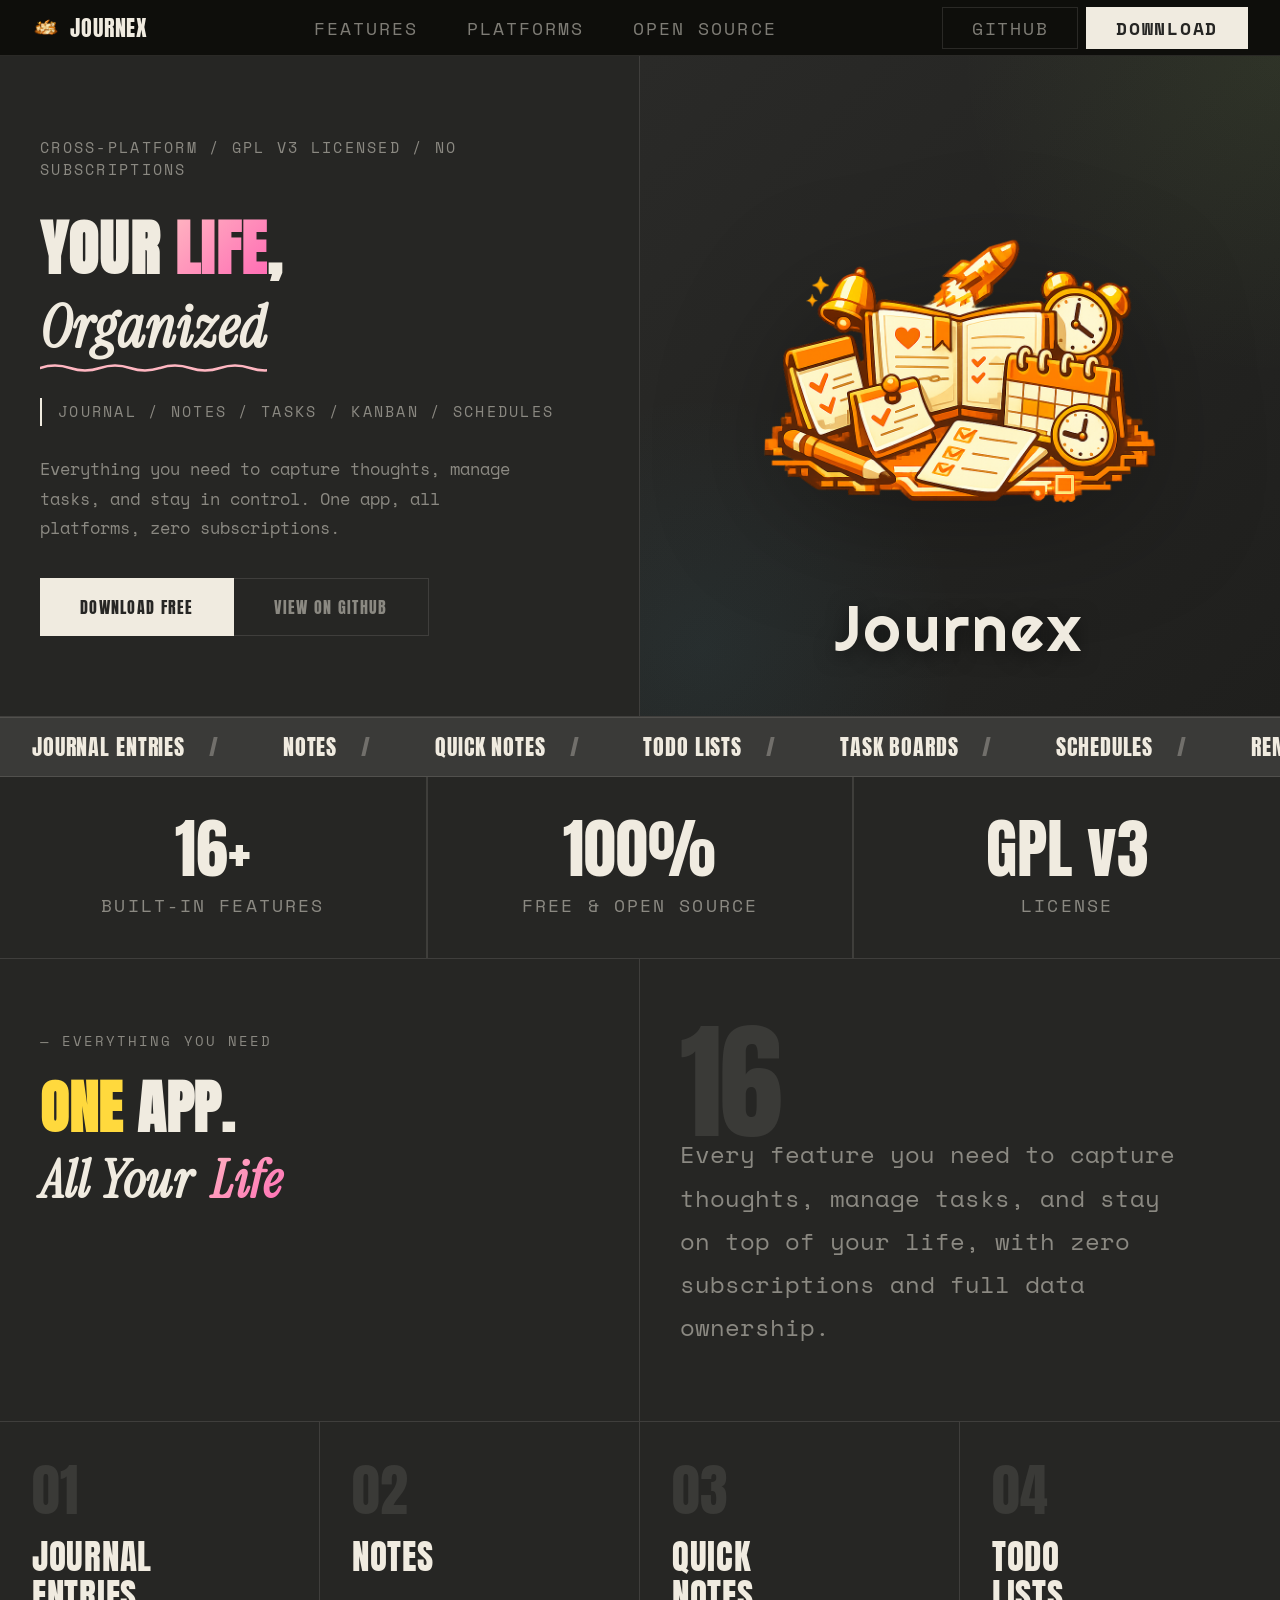
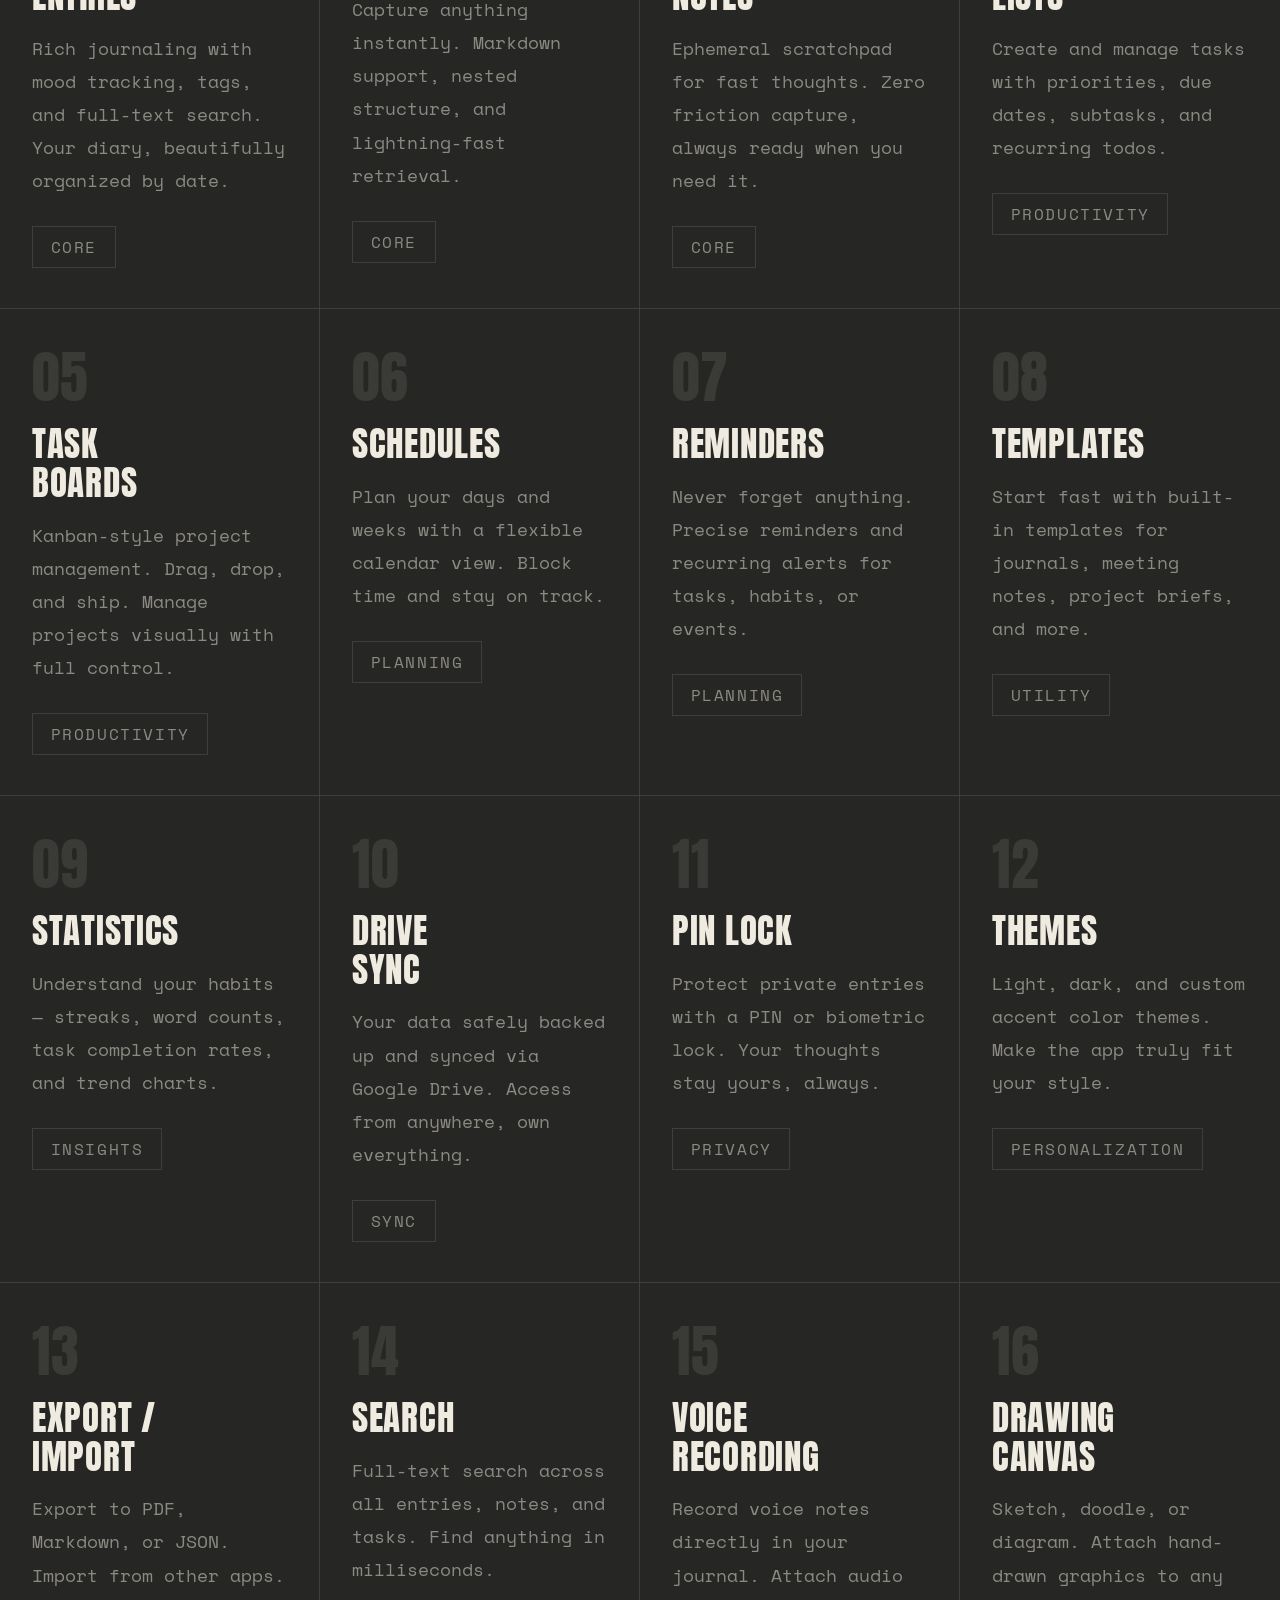
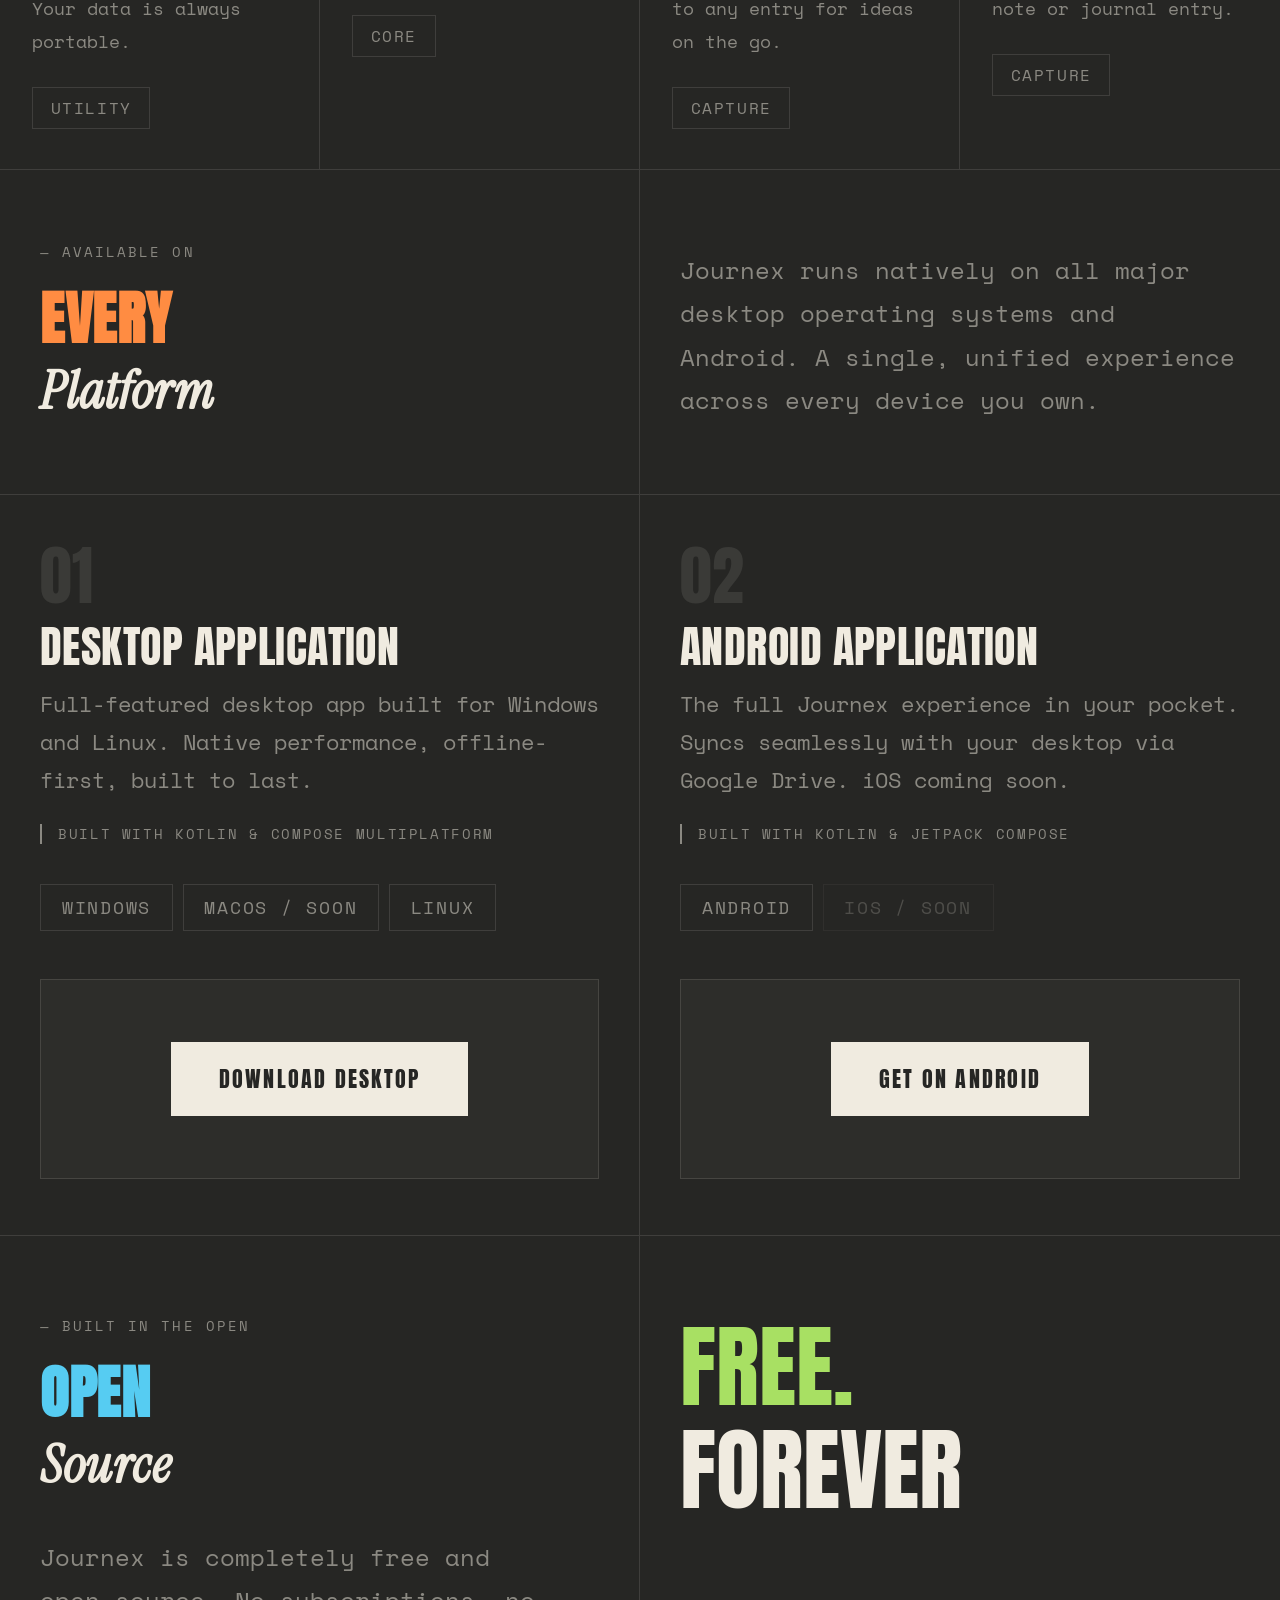
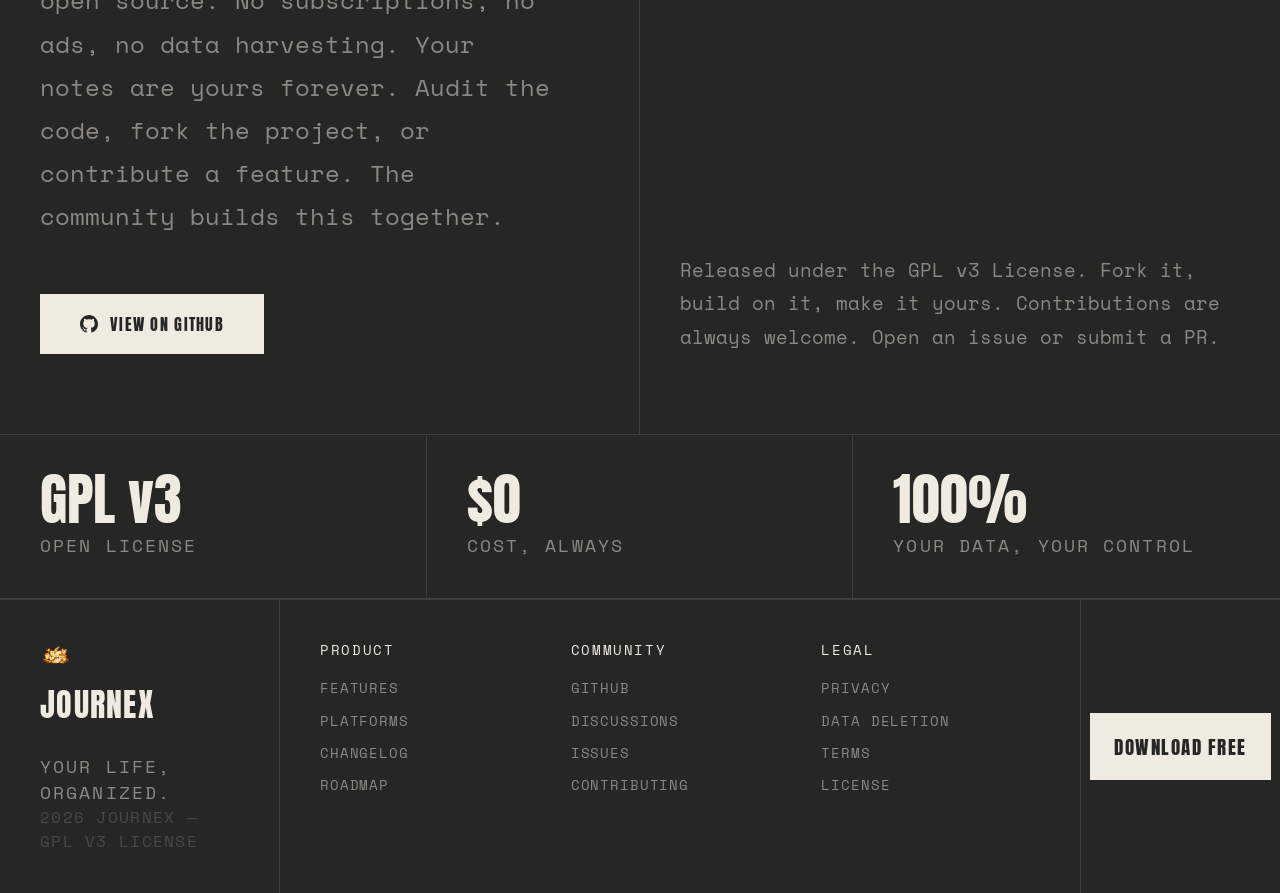
==== commit 1782a7e8: "Add data deletion and privacy policy pages" ====
--- a/docs/index.html
+++ b/docs/index.html
@@ -1991,6 +1991,7 @@
     <div class="f-link-group">
       <span class="f-link-title">Legal</span>
       <a href="privacy.html">Privacy</a>
+      <a href="data-deletion.html">Data Deletion</a>
       <a href="terms.html">Terms</a>
       <a href="https://github.com/zeroxv6/Journex/blob/main/LICENSE">License</a>
     </div>
@@ -2018,9 +2019,10 @@
 
   // Download Modal Functions
   const DOWNLOAD_LINKS = {
-    linux: 'https://github.com/zeroxv6/Journex/releases/download/v1.0.6/Journex-x86_64.AppImage',
-    windows: 'https://github.com/zeroxv6/Journex/releases/download/v1.0.6/Journex-1.0.0.exe',
-    apk: 'https://github.com/zeroxv6/Journex/releases/download/v1.0.6/app-release-unsigned.apk'
+    // Use 'latest' to always get the newest release
+    linux: 'https://github.com/zeroxv6/Journex/releases/latest/download/Journex-x86_64.AppImage',
+    windows: 'https://github.com/zeroxv6/Journex/releases/latest/download/Journex.exe',
+    apk: 'https://github.com/zeroxv6/Journex/releases/latest/download/app-release-unsigned.apk'
   };
 
   function showDownloadModal() {
